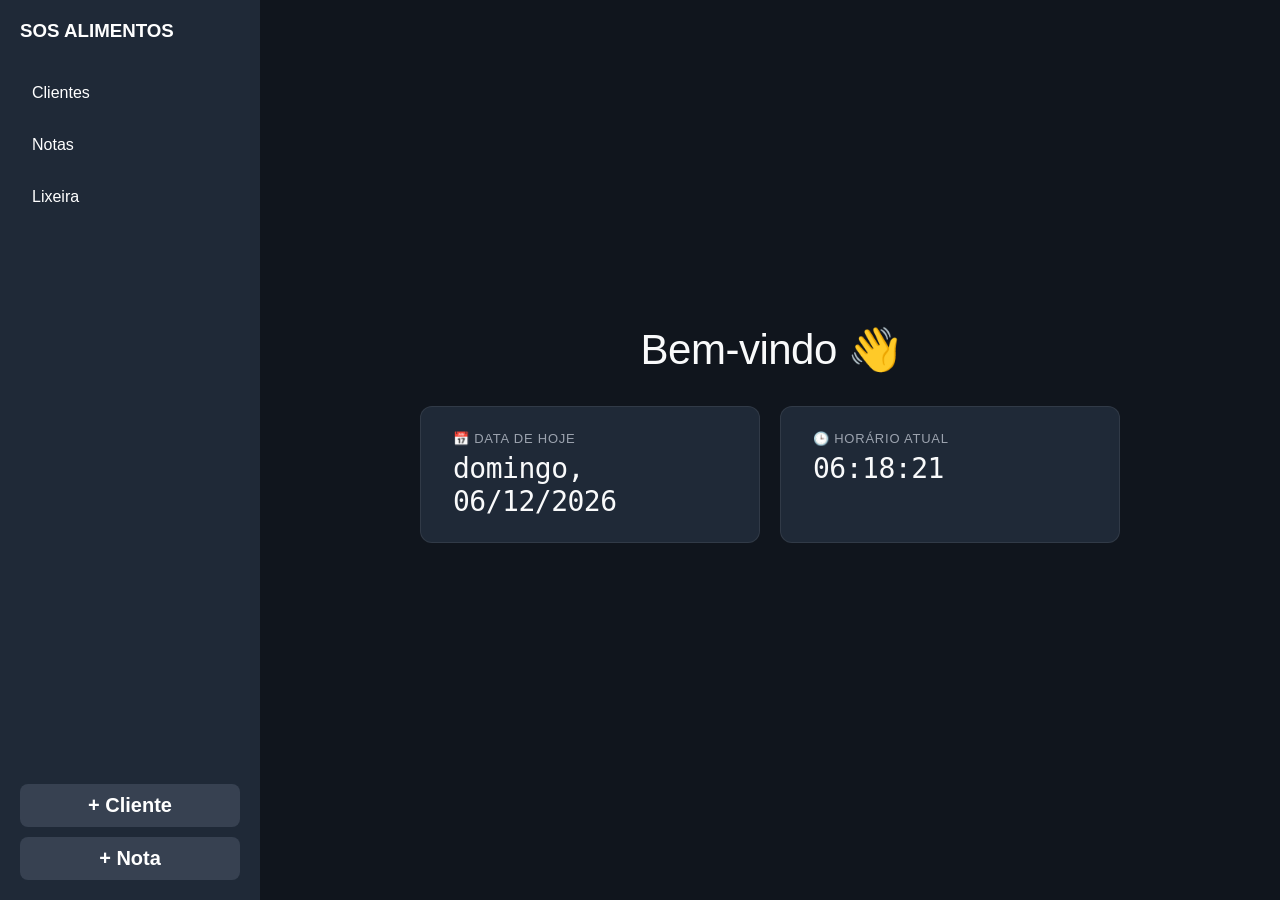
==== index.html @ c402c7ea "testando upload cliente" ====
<!DOCTYPE html>
<html lang="pt-BR">

<head>
    <meta charset="UTF-8">
    <meta name="viewport" content="width=device-width, initial-scale=1.0">
    <title>SOS Alimentos - NOTAS FISCAIS</title>
    <link rel="stylesheet" href="style.css">

</head>

<body>
    <aside class="sidebar left">
        <nav class="navbar">
            <h1>SOS ALIMENTOS</h1>

            <ul class="nav-links">
                <li><a href="#" data-page="clientes">Clientes</a></li>
                <li><a href="#" data-page="notas">Notas</a></li>
                <li><a href="#" data-page="lixeira">Lixeira</a></li>
            </ul>

            <div class="sidebar-actions">
                <button id="btnAbrirModalCliente">+ Cliente</button>
                <button id="btnNovaNota">+ Nota</button>
            </div>
        </nav>
    </aside>

    <main>

        <div id="modal-container" class="modal-overlay" style="display: none">
            <div class="modal-card">
                <button id="btn-fechar-modal" class="close-button">&times;</button>
                <h2>Registrar Novo Cliente <span>SOS</span></h2>
                <form id="formNovoCliente">
                    <div class="grid">
                        <label>Nome do cliente*<input type="text" name="cliente" id="cliente"
                                placeholder="Digite o nome do novo cliente" autocomplete="off">
                        </label>
                    </div>
                    <div class="grid">
                        <label>E-mail<input type="email" name="email"
                                placeholder="Insira o e-mail do cliente (opcional)" />
                        </label>
                    </div>
                    <div class="grid">
                        <label>CNPJ<input type="number" name="cnpj" id="cnpj"
                                placeholder="Digite o CNPJ do cliete (apenas números)" />
                        </label>
                    </div>
                    <div class="grid grid-three-fourths">
                        <label><span>Endereço*<input id="adress" name="adress"
                                    placeholder="Insira o endereço do cliente (obrigatório)" required></span></label>
                        <label>Complemento<input id="complemento" name="complemento" type="text"></label>
                    </div>


                </form>
                <button id="btnSubmitCliente" name="btnSubmitCliente">ENVIAR</button>
            </div>
        </div>

        <section id="inicial">
            <div class="inicial-menu" id="inicial-menu">
                <h1>Bem-vindo 👋</h1>
                <div class="info-boxes">
                    <div class="info-box">
                        <span>📅 Data de hoje</span>
                        <strong id="dataAtual">--</strong>
                    </div>
                    <div class="info-box">
                        <span>🕒 Horário atual</span>
                        <strong id="horaAtual">--:--:--</strong>
                    </div>
                </div>
            </div>
            <div id="inicialConteudo"></div>
        </section>

        <section id="clientes" hidden>
            <div id="clientesConteudo"></div>
        </section>

        <section id="notas" hidden>
            <button></button>
        </section>

        <section id="lixeira" hidden>
            <button></button>
        </section>
    </main>



    <script src="script.js"></script>
</body>

</html>
---- style.css ----
* {
    margin: 0;
    padding: 0;
    box-sizing: border-box;
}

body {
    display: flex;
    min-height: 100vh;
    font-family: Arial, Helvetica, sans-serif;
}

main {
    margin-left: 260px;
    flex: 1;
    overflow-y: auto;
    background: #10151d;
}

/* ───── single page ───── */
section {
    display: none;
}

section:not([hidden]) {
    display: block;
}

#inicial:not([hidden]) {
    display: flex;
}

/* ───── sidebar ───── */
.navbar {
    width: 260px;
    min-height: 100vh;
    background: #1f2937;
    color: white;
    padding: 20px;
    display: flex;
    flex-direction: column;
    position: fixed;
    top: 0;
    left: 0;
}

.navbar h1 {
    margin-bottom: 30px;
    font-family: 'Gill Sans', 'Gill Sans MT', Calibri, 'Trebuchet MS', sans-serif;
}

.nav-links {
    list-style: none;
    display: flex;
    flex-direction: column;
    gap: 10px;
}

.nav-links a {
    display: block;
    text-decoration: none;
    color: white;
    padding: 12px;
    border-radius: 8px;
    transition: 0.25s;
}

.nav-links a:hover {
    background: #374151;
}

.nav-links a.active {
    background: #374151;
    border-left: 4px solid #5984ac;
    padding-left: 8px;
}

.sidebar-actions {
    margin-top: auto;
    display: flex;
    flex-direction: column;
    gap: 10px;
}

.sidebar-actions button {
    padding: 10px;
    border: none;
    border-radius: 8px;
    cursor: pointer;
    font-size: 20px;
    font-weight: bolder;
    background: #374151;
    color: white;
    transition: 0.2s;
}

.sidebar-actions button:hover {
    background: #4b5563;
}

/* ───── section inicial ───── */
#inicial {
    min-height: 100vh;
    width: 100%;
    background: #10151d;
    flex-direction: column;
    align-items: center;
    justify-content: center;
    padding: 3rem 2rem;
}

.inicial-menu {
    display: flex;
    flex-direction: column;
    align-items: center;
    gap: 2rem;
    width: 100%;
}

.inicial-menu h1 {
    font-size: 42px;
    font-weight: 500;
    color: #f9fafb;
    text-align: center;
    letter-spacing: -0.5px;
}

.info-boxes {
    display: flex;
    gap: 1.25rem;
    flex-wrap: wrap;
    justify-content: center;
    width: 100%;
}

.info-box {
    display: flex;
    flex-direction: column;
    gap: 0.4rem;
    background: #1f2937;
    border: 0.5px solid rgba(255, 255, 255, 0.08);
    border-radius: 12px;
    padding: 1.5rem 2rem;
    min-width: 240px;
    flex: 1;
    max-width: 340px;
}

.info-box span {
    font-size: 13px;
    color: #9ca3af;
    text-transform: uppercase;
    letter-spacing: 0.06em;
}

.info-box strong {
    font-size: 28px;
    font-weight: 500;
    color: #f9fafb;
    font-family: monospace;
    letter-spacing: -0.5px;
}

#inicialConteudo {
    width: 100%;
    margin-top: 2rem;
}

/* ───── section clientes ───── */
.clientes-menu {
    display: flex;
    gap: 1rem;
    padding: 2rem;
}

.clientes-menu button {
    padding: 12px 24px;
    border: none;
    border-radius: 8px;
    cursor: pointer;
    font-size: 14px;
    font-weight: bold;
    background: #374151;
    color: white;
    transition: 0.2s;
}

.clientes-menu button:hover {
    background: #4b5563;
}

#clientesConteudo {
    display: grid;
    grid-template-columns: repeat(auto-fill, minmax(260px, 1fr));
    gap: 15px;
    padding: 20px;
}

.cliente-card {
    background: #1f2937;
    border-radius: 12px;
    padding: 15px;
    box-shadow: 0 2px 10px rgba(0, 0, 0, 0.3);
    transition: 0.2s;
}

.cliente-card:hover {
    transform: translateY(-3px);
    box-shadow: 0 4px 15px rgba(0, 0, 0, 0.4);
}

.cliente-topo {
    display: flex;
    justify-content: space-between;
    align-items: center;
    margin-bottom: 8px;
}

.cliente-topo h3 {
    font-size: 16px;
    color: #f9fafb;
    margin: 0;
}

.cliente-id {
    font-size: 12px;
    background: #374151;
    color: #9ca3af;
    padding: 3px 8px;
    border-radius: 6px;
}

.cliente-rua,
.cliente-bairro {
    font-size: 13px;
    color: #9ca3af;
    margin-bottom: 5px;
    margin-top: 5px;
}

.cliente-bairro {
    margin-bottom: 12px;
}

.cliente-acoes {
    display: flex;
    gap: 8px;
}

.cliente-acoes button {
    flex: 1;
    padding: 6px;
    border: none;
    border-radius: 8px;
    cursor: pointer;
    font-size: 12px;
    transition: 0.2s;
}

.btn-ver {
    background: #3b82f6;
    color: white;
}

.btn-ver:hover {
    background: #2563eb;
}

.btn-editar {
    background: #10b981;
    color: white;
}

.btn-editar:hover {
    background: #059669;
}

.clientes-toolbar {
    grid-column: 1 / -1;
    display: flex;
    gap: 10px;
    padding: 10px 20px;
}

.clientes-toolbar select {
    padding: 8px 10px;
    border-radius: 8px;
    border: none;
    background: #374151;
    color: white;
    cursor: pointer;
}

#carregarClientes {
    padding: 8px 14px;
    border: none;
    border-radius: 8px;
    background: #374151;
    color: white;
    cursor: pointer;
    transition: .2s;
}

#carregarClientes:hover {
    background: #4b5563;
}

/* MODAL CADASTRO */
/* Overlay */
#modal-container {
    display: none;
    position: fixed;

    top: 0;
    left: 260px;
    /* largura da navbar */
    right: 0;
    bottom: 0;

    background: rgba(0, 0, 0, .45);
    backdrop-filter: blur(3px);

    justify-content: center;
    align-items: center;

    z-index: 999;
}

/* Caixa do modal */
.modal-card {
    width: min(430px, 90%);

    height: auto;
    max-height: 90vh;

    background: #1f2937;
    border-radius: 14px;

    padding: 28px;

    box-shadow: 0 20px 50px rgba(0, 0, 0, .45);

    overflow-y: auto;

    position: relative;
}

/* Título */
.modal-card h2 {
    color: #fff;
    margin-bottom: 25px;
    font-size: 26px;
}

.modal-card h2 span {
    color: #60a5fa;
}

/* Grid */
.grid {
    display: grid;
    gap: 16px;
    margin-bottom: 18px;
}

.grid-two {
    grid-template-columns: repeat(2, 1fr);
}

.grid-three-fourths {
    grid-template-columns: 3fr 1fr;
}

/* Labels */
.modal-card label,
.modal-card legend {
    color: #d1d5db;
    font-size: 14px;
    font-weight: 600;
}

/* Campos */
.modal-card input,
.modal-card textarea,
.modal-card select {
    width: 100%;

    margin-top: 6px;

    padding: 11px 12px;

    border: 1px solid #374151;
    border-radius: 8px;

    background: #111827;
    color: white;

    outline: none;

    transition: .2s;
}

.modal-card input:focus,
.modal-card textarea:focus,
.modal-card select:focus {
    border-color: #3b82f6;
}

/* Textarea */
.modal-card textarea {
    min-height: 120px;
    resize: vertical;
}

/* Radio */
.radio-group {
    border: 1px solid #374151;
    border-radius: 8px;
    padding: 12px;

    display: flex;
    gap: 20px;
}

.radio-group label {
    display: flex;
    align-items: center;
    gap: 6px;
}

/* Rodapé */
.footer {
    margin-top: 25px;

    display: flex;
    justify-content: space-between;
    align-items: center;
}

.hint {
    color: #9ca3af;
    font-size: 13px;
}

/* Botão */
.button {
    background: #2563eb;
    color: white;

    border: none;
    border-radius: 8px;

    padding: 12px 22px;

    cursor: pointer;

    font-weight: bold;

    transition: .2s;
}

.button:hover {
    background: #1d4ed8;
}

/* Fechar */
.close-button {
    position: absolute;

    top: 16px;
    right: 16px;

    width: 36px;
    height: 36px;

    border: none;
    border-radius: 50%;

    background: transparent;
    color: #9ca3af;

    font-size: 28px;
    cursor: pointer;

    transition: .2s;
}

.close-button:hover {
    background: #374151;
    color: white;
}

@media (max-width: 768px) {

    #modal-container {
        left: 0;
    }

    .grid-two {
        grid-template-columns: 1fr;
    }

    .footer {
        flex-direction: column;
        gap: 15px;
        align-items: stretch;
    }

    .button {
        width: 100%;
    }
}
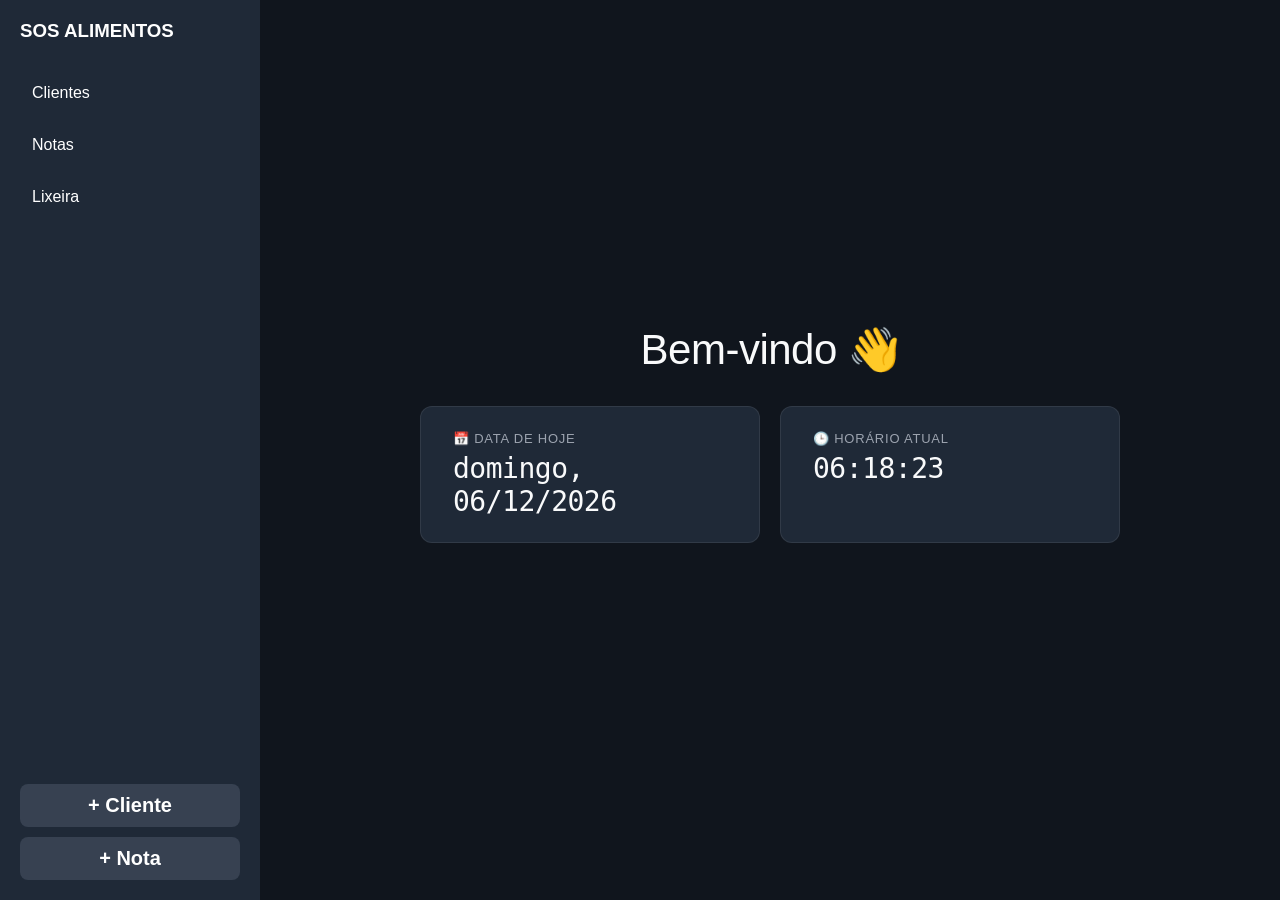
==== commit 76bd13ec: "agora vai 2" ====
--- a/index.html
+++ b/index.html
@@ -55,9 +55,8 @@
                         <label>Complemento<input id="complemento" name="complemento" type="text"></label>
                     </div>
 
-
+                    <button id="btnSubmitCliente" name="btnSubmitCliente" type="submit">ENVIAR</button>
                 </form>
-                <button id="btnSubmitCliente" name="btnSubmitCliente">ENVIAR</button>
             </div>
         </div>
 
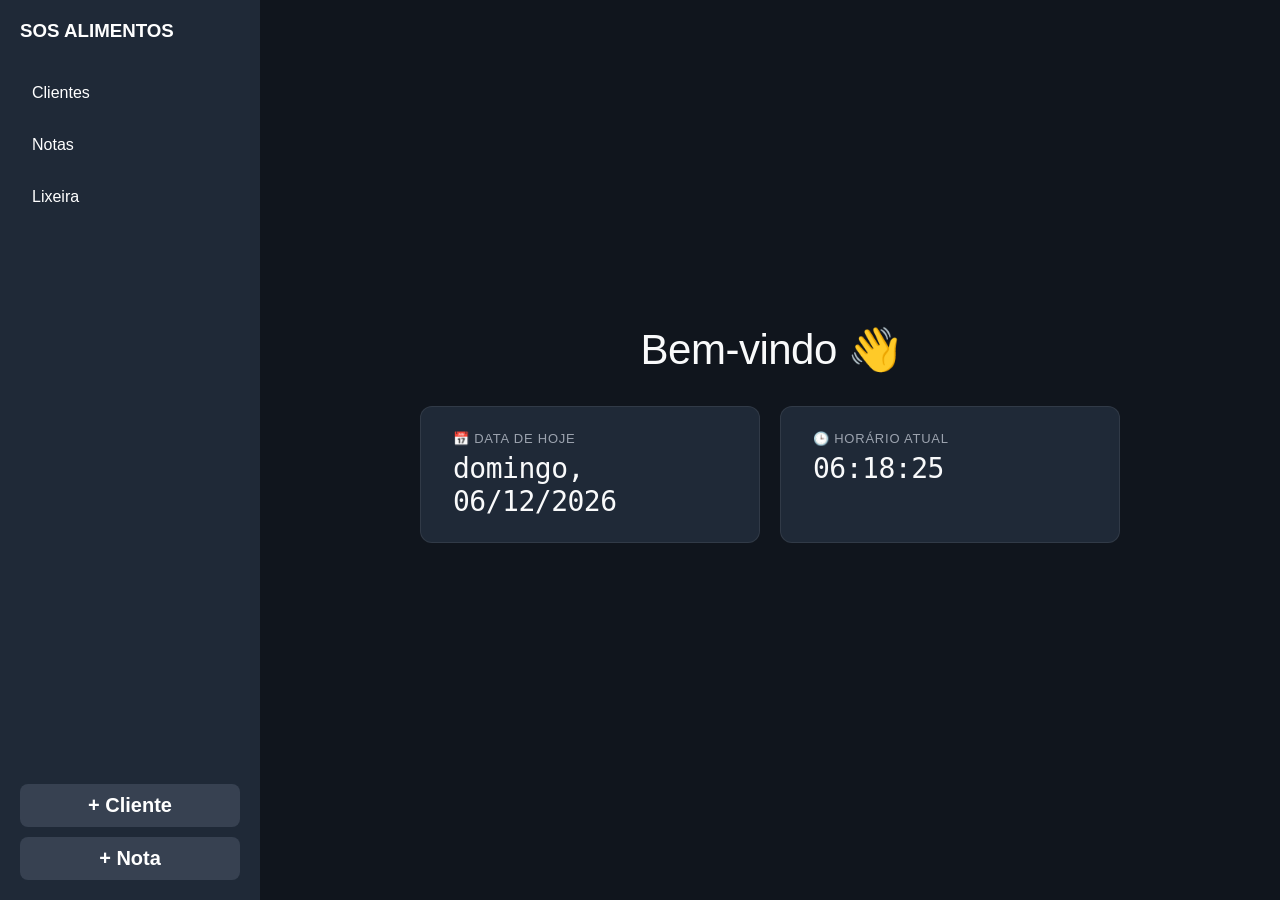
==== commit bf916b3b: "me ajuda" ====
--- a/index.html
+++ b/index.html
@@ -50,7 +50,7 @@
                         </label>
                     </div>
                     <div class="grid grid-three-fourths">
-                        <label><span>Endereço*<input id="adress" name="adress"
+                        <label><span>Endereço*<input id="adress" name="adress" type="text"
                                     placeholder="Insira o endereço do cliente (obrigatório)" required></span></label>
                         <label>Complemento<input id="complemento" name="complemento" type="text"></label>
                     </div>
@@ -95,4 +95,4 @@
     <script src="script.js"></script>
 </body>
 
-</html>+</html>
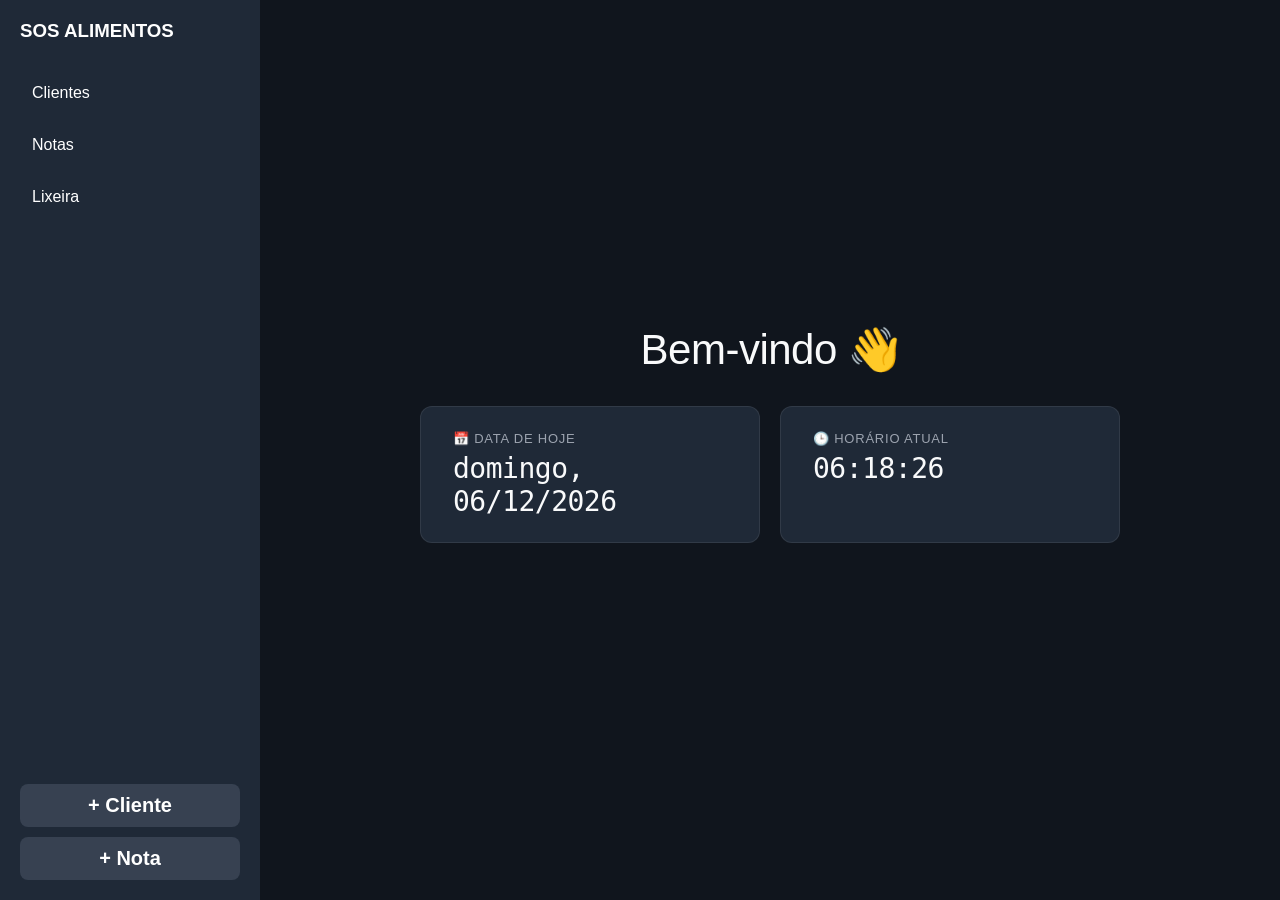
==== commit 1d30b94b: "obrigado deus" ====
--- a/index.html
+++ b/index.html
@@ -95,4 +95,4 @@
     <script src="script.js"></script>
 </body>
 
-</html>
+</html>
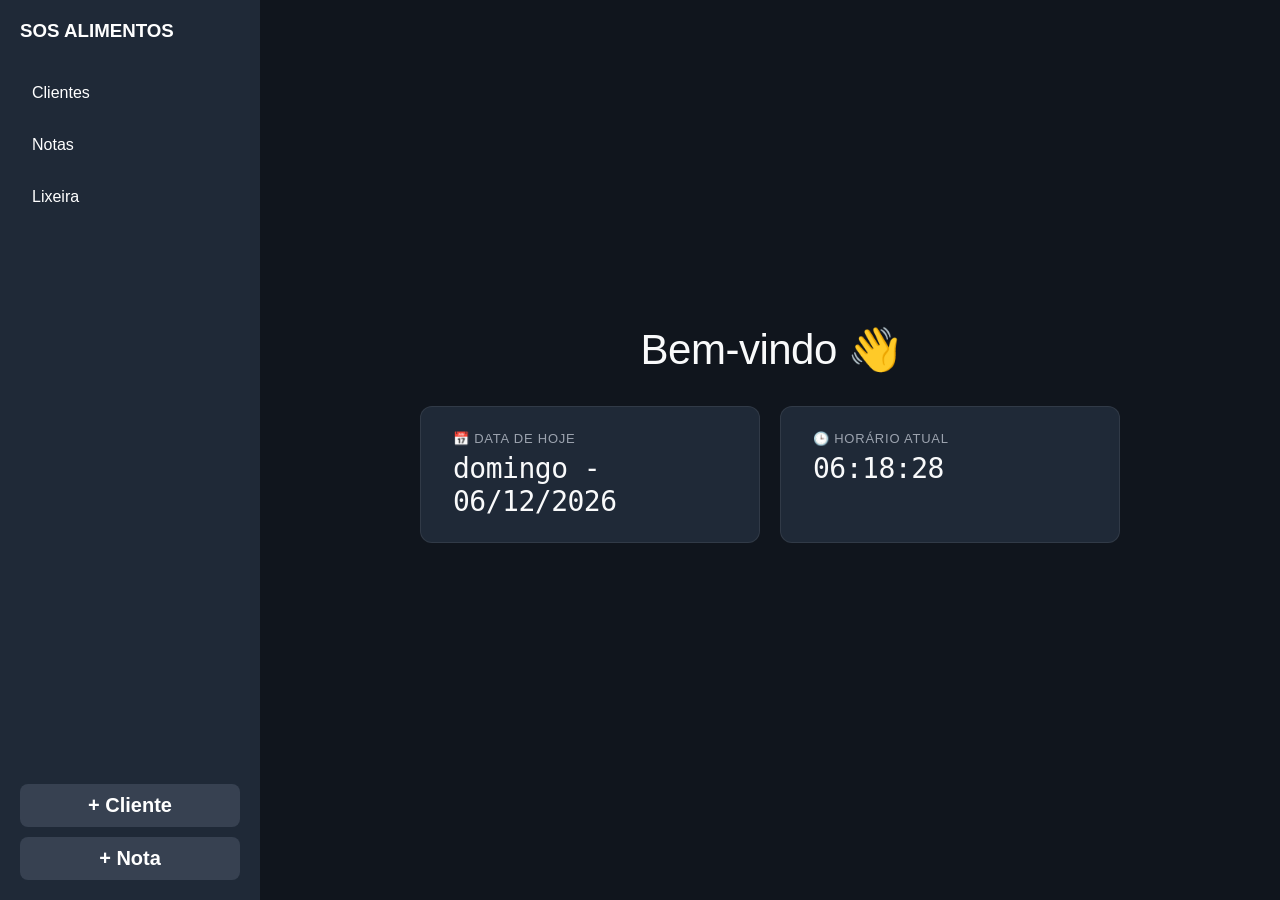
==== commit 366fb5f0: "atualizacao da aba clientes e cadastro de clientes. falta corrigir o email obrigatorio" ====
--- a/index.html
+++ b/index.html
@@ -6,7 +6,6 @@
     <meta name="viewport" content="width=device-width, initial-scale=1.0">
     <title>SOS Alimentos - NOTAS FISCAIS</title>
     <link rel="stylesheet" href="style.css">
-
 </head>
 
 <body>
@@ -45,8 +44,7 @@
                         </label>
                     </div>
                     <div class="grid">
-                        <label>CNPJ<input type="number" name="cnpj" id="cnpj"
-                                placeholder="Digite o CNPJ do cliete (apenas números)" />
+                        <label>CNPJ<input type="text" name="cnpj" id="cnpj" placeholder="Digite o CNPJ do cliente" />
                         </label>
                     </div>
                     <div class="grid grid-three-fourths">
@@ -55,8 +53,67 @@
                         <label>Complemento<input id="complemento" name="complemento" type="text"></label>
                     </div>
 
-                    <button id="btnSubmitCliente" name="btnSubmitCliente" type="submit">ENVIAR</button>
+                    <button id="btnSubmitCliente" name="btnSubmitCliente" type="submit" class="button">ENVIAR</button>
                 </form>
+            </div>
+        </div>
+
+        <div id="modal-containerNota" class="modal-overlay" style="display: none">
+            <div class="modal-card-nota">
+
+                <button id="btn-fechar-modal-nota" class="close-button">
+                    &times;
+                </button>
+
+                <h2>Registrar <span>Nota Fiscal</span></h2>
+
+                <form id="formNota">
+
+                    <input type="hidden" id="idCliente" name="idCliente">
+
+                    <div class="grid">
+                        <label for="clienteNota">Cliente*</label>
+                        <div class="autocomplete">
+                            <input type="text" id="clienteNota" name="cliente" autocomplete="off"
+                                placeholder="Digite o nome do cliente">
+                            <div id="listaClientes" class="autocomplete-list">
+                            </div>
+                        </div>
+                    </div>
+
+                    <div class="grid grid-two">
+                        <div>
+                            <label for="email">E-mail</label>
+                            <input type="email" id="email" name="email" placeholder="Preenchido automaticamente">
+                        </div>
+                        <div>
+                            <label for="numeroNota">Nº da Nota</label>
+                            <input type="number" id="numeroNota" name="numeroNota" readonly>
+                        </div>
+                    </div>
+
+                    <div class="grid grid-two">
+                        <div>
+                            <label for="dataEmissao">Data de Emissão</label>
+                            <input type="date" id="dataEmissao" name="dataEmissao" readonly>
+                        </div>
+                        <div>
+                            <label for="valor">Valor*</label>
+                            <input type="number" id="valor" name="valor" step="0.01" placeholder="0,00" required>
+                        </div>
+                    </div>
+
+                    <div class="grid">
+                        <label for="img">Foto da Nota Fiscal</label>
+                        <input type="file" id="img" name="img" accept="image/*" capture="environment">
+                    </div>
+
+
+
+                    <button id="btnSubmitNota" type="submit" class="button">Registrar Nota </button>
+
+                </form>
+
             </div>
         </div>
 
@@ -82,7 +139,8 @@
         </section>
 
         <section id="notas" hidden>
-            <button></button>
+            <div id="notasToolbar"></div>
+            <div id="notasConteudo"></div>
         </section>
 
         <section id="lixeira" hidden>
--- a/style.css
+++ b/style.css
@@ -19,15 +19,15 @@
 
 /* ───── single page ───── */
 section {
-    display: none;
+    display: none !important;
 }
 
 section:not([hidden]) {
-    display: block;
+    display: block !important;
 }
 
 #inicial:not([hidden]) {
-    display: flex;
+    display: flex !important;
 }
 
 /* ───── sidebar ───── */
@@ -306,61 +306,77 @@
 }
 
 /* MODAL CADASTRO */
-/* Overlay */
+#modal-containerNota,
 #modal-container {
     display: none;
     position: fixed;
-
     top: 0;
     left: 260px;
-    /* largura da navbar */
     right: 0;
     bottom: 0;
-
-    background: rgba(0, 0, 0, .45);
-    backdrop-filter: blur(3px);
-
+    background: rgba(0, 0, 0, 0.6);
+    backdrop-filter: blur(5px);
     justify-content: center;
     align-items: center;
-
     z-index: 999;
-}
-
-/* Caixa do modal */
+    animation: fadeIn 0.3s ease;
+}
+
+@keyframes fadeIn {
+    from {
+        background: rgba(0, 0, 0, 0);
+        backdrop-filter: blur(0px);
+    }
+
+    to {
+        background: rgba(0, 0, 0, 0.6);
+        backdrop-filter: blur(5px);
+    }
+}
+
 .modal-card {
-    width: min(430px, 90%);
-
+    width: min(500px, 95%);
     height: auto;
     max-height: 90vh;
-
-    background: #1f2937;
-    border-radius: 14px;
-
-    padding: 28px;
-
-    box-shadow: 0 20px 50px rgba(0, 0, 0, .45);
-
+    background: linear-gradient(135deg, #1f2937 0%, #111827 100%);
+    border-radius: 16px;
+    padding: 32px;
+    box-shadow: 0 25px 60px rgba(0, 0, 0, 0.6), 0 0 1px rgba(59, 130, 246, 0.3);
+    border: 1px solid rgba(59, 130, 246, 0.1);
     overflow-y: auto;
-
     position: relative;
-}
-
-/* Título */
+    animation: slideUp 0.4s cubic-bezier(0.16, 1, 0.3, 1);
+}
+
+@keyframes slideUp {
+    from {
+        opacity: 0;
+        transform: translateY(20px);
+    }
+
+    to {
+        opacity: 1;
+        transform: translateY(0);
+    }
+}
+
 .modal-card h2 {
     color: #fff;
-    margin-bottom: 25px;
-    font-size: 26px;
+    margin-bottom: 30px;
+    font-size: 28px;
+    font-weight: 700;
+    letter-spacing: -0.5px;
 }
 
 .modal-card h2 span {
     color: #60a5fa;
-}
-
-/* Grid */
+    font-weight: 800;
+}
+
 .grid {
     display: grid;
-    gap: 16px;
-    margin-bottom: 18px;
+    gap: 18px;
+    margin-bottom: 20px;
 }
 
 .grid-two {
@@ -371,53 +387,61 @@
     grid-template-columns: 3fr 1fr;
 }
 
-/* Labels */
 .modal-card label,
 .modal-card legend {
     color: #d1d5db;
-    font-size: 14px;
+    font-size: 13px;
     font-weight: 600;
-}
-
-/* Campos */
+    text-transform: uppercase;
+    letter-spacing: 0.5px;
+}
+
 .modal-card input,
 .modal-card textarea,
 .modal-card select {
     width: 100%;
-
-    margin-top: 6px;
-
-    padding: 11px 12px;
-
-    border: 1px solid #374151;
-    border-radius: 8px;
-
+    margin-top: 8px;
+    padding: 12px 14px;
+    border: 1.5px solid #374151;
+    border-radius: 10px;
+    background: #0f172a;
+    color: #e5e7eb;
+    font-size: 14px;
+    outline: none;
+    transition: all 0.25s cubic-bezier(0.4, 0, 0.2, 1);
+}
+
+.modal-card input::placeholder,
+.modal-card textarea::placeholder,
+.modal-card select::placeholder {
+    color: #6b7280;
+}
+
+.modal-card input:hover,
+.modal-card textarea:hover,
+.modal-card select:hover {
+    border-color: #4b5563;
     background: #111827;
-    color: white;
-
-    outline: none;
-
-    transition: .2s;
 }
 
 .modal-card input:focus,
 .modal-card textarea:focus,
 .modal-card select:focus {
     border-color: #3b82f6;
-}
-
-/* Textarea */
+    background: #0f172a;
+    box-shadow: 0 0 0 3px rgba(59, 130, 246, 0.1), inset 0 0 0 1px rgba(59, 130, 246, 0.2);
+}
+
 .modal-card textarea {
     min-height: 120px;
     resize: vertical;
-}
-
-/* Radio */
+    font-family: 'Segoe UI', Tahoma, Geneva, Verdana, sans-serif;
+}
+
 .radio-group {
     border: 1px solid #374151;
     border-radius: 8px;
     padding: 12px;
-
     display: flex;
     gap: 20px;
 }
@@ -428,10 +452,8 @@
     gap: 6px;
 }
 
-/* Rodapé */
 .footer {
     margin-top: 25px;
-
     display: flex;
     justify-content: space-between;
     align-items: center;
@@ -442,62 +464,454 @@
     font-size: 13px;
 }
 
-/* Botão */
 .button {
-    background: #2563eb;
-    color: white;
-
+    background: linear-gradient(135deg, #3b82f6 0%, #2563eb 100%);
+    color: white;
     border: none;
-    border-radius: 8px;
-
-    padding: 12px 22px;
-
-    cursor: pointer;
-
-    font-weight: bold;
-
-    transition: .2s;
+    border-radius: 10px;
+    padding: 13px 28px;
+    cursor: pointer;
+    font-weight: 700;
+    font-size: 14px;
+    letter-spacing: 0.3px;
+    transition: all 0.3s cubic-bezier(0.4, 0, 0.2, 1);
+    box-shadow: 0 4px 15px rgba(59, 130, 246, 0.3);
+    width: 100%;
+    margin-top: 24px;
 }
 
 .button:hover {
-    background: #1d4ed8;
-}
-
-/* Fechar */
+    background: linear-gradient(135deg, #2563eb 0%, #1d4ed8 100%);
+    box-shadow: 0 6px 20px rgba(59, 130, 246, 0.4);
+    transform: translateY(-2px);
+}
+
 .close-button {
     position: absolute;
-
-    top: 16px;
-    right: 16px;
-
-    width: 36px;
-    height: 36px;
-
+    top: 18px;
+    right: 18px;
+    width: 40px;
+    height: 40px;
     border: none;
     border-radius: 50%;
-
-    background: transparent;
+    background: rgba(55, 65, 81, 0.5);
+    color: #d1d5db;
+    font-size: 28px;
+    cursor: pointer;
+    transition: all 0.25s ease;
+    display: flex;
+    align-items: center;
+    justify-content: center;
+}
+
+.close-button:hover {
+    background: rgba(79, 90, 102, 0.8);
+    color: white;
+    transform: rotate(90deg);
+}
+
+.modal-card-nota {
+    width: min(95vw, 100%);
+    height: auto;
+    max-height: 90vh;
+    background: linear-gradient(135deg, #1f2937 0%, #111827 100%);
+    border-radius: 16px;
+    padding: 24px;
+    box-shadow: 0 25px 60px rgba(0, 0, 0, 0.6), 0 0 1px rgba(59, 130, 246, 0.3);
+    overflow-y: auto;
+    position: relative;
+    border: 1px solid rgba(59, 130, 246, 0.1);
+    animation: slideUp 0.4s cubic-bezier(0.16, 1, 0.3, 1);
+}
+
+.modal-card-nota h2 {
+    color: #f9fafb;
+    font-size: 24px;
+    margin-bottom: 28px;
+    letter-spacing: -0.5px;
+    font-weight: 700;
+}
+
+.modal-card-nota label,
+.modal-card-nota legend {
+    color: #e5e7eb;
+    font-size: 15px;
+    font-weight: 700;
+    text-transform: uppercase;
+    letter-spacing: 0.5px;
+    display: block;
+    margin-bottom: 8px;
+}
+
+.modal-card-nota input,
+.modal-card-nota textarea,
+.modal-card-nota select {
+    width: 100%;
+    margin-bottom: 18px;
+    padding: 14px 16px;
+    border: 1.5px solid #374151;
+    border-radius: 10px;
+    background: #0f172a;
+    color: #e5e7eb;
+    font-size: 16px;
+    outline: none;
+    transition: all 0.25s cubic-bezier(0.4, 0, 0.2, 1);
+    font-family: inherit;
+}
+
+.modal-card-nota input[type="file"] {
+    padding: 12px;
+    cursor: pointer;
+    background: linear-gradient(135deg, #1e3a8a 0%, #172554 100%);
+    border: 2px dashed #3b82f6;
+    color: #60a5fa;
+}
+
+.modal-card-nota input[type="file"]::file-selector-button {
+    background: linear-gradient(135deg, #3b82f6 0%, #2563eb 100%);
+    color: white;
+    border: none;
+    padding: 10px 20px;
+    border-radius: 8px;
+    cursor: pointer;
+    font-weight: 700;
+    font-size: 14px;
+    transition: all 0.2s ease;
+    margin-right: 12px;
+}
+
+.modal-card-nota .button {
+    width: 100%;
+    background: linear-gradient(135deg, #3b82f6 0%, #2563eb 100%);
+    color: white;
+    border: none;
+    border-radius: 10px;
+    padding: 16px 28px;
+    cursor: pointer;
+    font-weight: 700;
+    font-size: 16px;
+    letter-spacing: 0.3px;
+    transition: all 0.3s cubic-bezier(0.4, 0, 0.2, 1);
+    box-shadow: 0 4px 15px rgba(59, 130, 246, 0.3);
+    margin-top: 8px;
+    margin-bottom: 12px;
+}
+
+.autocomplete {
+    position: relative;
+    width: 100%;
+}
+
+.autocomplete-list {
+    position: absolute;
+    top: calc(100% - 1.5px);
+    left: 0;
+    right: 0;
+    background: #0f172a;
+    border: 1.5px solid #374151;
+    border-radius: 0 0 10px 10px;
+    max-height: 250px;
+    overflow-y: auto;
+    z-index: 100;
+    display: none;
+}
+
+.autocomplete-list.active {
+    display: block;
+}
+
+.autocomplete-item {
+    padding: 12px 16px;
+    cursor: pointer;
+    color: #e5e7eb;
+    font-size: 14px;
+    transition: all 0.2s ease;
+    border-bottom: 1px solid #1f2937;
+}
+
+.autocomplete-item:hover {
+    background: #1e3a8a;
+    color: #60a5fa;
+    padding-left: 20px;
+}
+
+/* ───── SEÇÃO ALFABÉTICA DE NOTAS (CORRIGIDO FORA DA MEDIA QUERY) ───── */
+#notas {
+    padding: 20px;
+    width: 100%;
+}
+
+.notas-alfabetico-container {
+    display: flex;
+    flex-direction: column;
+    gap: 20px;
+    width: 100%;
+    margin-top: 15px;
+}
+
+.secao-letra-bloco {
+    background: #1f2937;
+    border-radius: 12px;
+    padding: 20px;
+    border-left: 4px solid #3b82f6;
+    margin-bottom: 10px;
+    box-shadow: 0 4px 6px rgba(0, 0, 0, 0.2);
+}
+
+.letra-divisor-titulo {
+    color: #60a5fa;
+    font-size: 24px;
+    margin-bottom: 15px;
+    font-weight: bold;
+    border-bottom: 1px solid #374151;
+    padding-bottom: 5px;
+}
+
+.cliente-nota-gatilho {
+    display: flex;
+    justify-content: space-between;
+    align-items: center;
+    background: #111827;
+    padding: 14px 20px;
+    border-radius: 8px;
+    margin-bottom: 8px;
+    cursor: pointer;
+    transition: all 0.2s ease;
+    border: 1px solid rgba(255, 255, 255, 0.05);
+}
+
+.cliente-nota-gatilho:hover {
+    background: #1f2937;
+    transform: translateX(3px);
+    border-color: #3b82f6;
+}
+
+.cliente-nota-gatilho.aberto {
+    background: #1e3a8a;
+    border-color: #60a5fa;
+}
+
+.indicador-info {
+    display: flex;
+    flex-direction: column;
+    gap: 4px;
+}
+
+.indicador-info strong {
+    color: #f9fafb;
+    font-size: 16px;
+}
+
+.indicador-info span {
     color: #9ca3af;
-
-    font-size: 28px;
-    cursor: pointer;
-
-    transition: .2s;
-}
-
-.close-button:hover {
-    background: #374151;
-    color: white;
-}
-
+    font-size: 12px;
+}
+
+.seta-status {
+    color: #60a5fa;
+    font-size: 14px;
+}
+
+.sub-container-notas-listagem {
+    display: none;
+    grid-template-columns: repeat(auto-fill, minmax(260px, 1fr));
+    /* Mesma largura dos clientes */
+    gap: 15px;
+    padding: 20px;
+    margin-top: 5px;
+    margin-bottom: 20px;
+    background: #0f172a;
+    border-radius: 8px;
+    border: 1px solid #1f2937;
+}
+
+.nota-fiscal-card {
+    background: #1f2937;
+    border-radius: 8px;
+    padding: 15px;
+    border: 1px solid #374151;
+    box-shadow: 0 4px 6px rgba(0, 0, 0, 0.3);
+}
+
+.nota-card-header {
+    display: flex;
+    justify-content: space-between;
+    align-items: center;
+    border-bottom: 1px solid #374151;
+    padding-bottom: 8px;
+    margin-bottom: 10px;
+}
+
+.nota-card-header h4 {
+    color: #e5e7eb;
+    font-size: 15px;
+    margin: 0;
+}
+
+.nota-tag-valor {
+    background: #10b981;
+    color: white;
+    font-size: 12px;
+    padding: 3px 8px;
+    border-radius: 6px;
+    font-weight: bold;
+}
+
+.nota-card-body p {
+    color: #9ca3af;
+    font-size: 13px;
+    margin-bottom: 6px;
+    line-height: 1.4;
+}
+
+.nota-fiscal-card-ajuste {
+    box-shadow: 0 4px 6px rgba(0, 0, 0, 0.3);
+}
+
+.nota-card-body strong {
+    color: #d1d5db;
+}
+
+.loading-txt,
+.sem-notas-txt,
+.erro-txt {
+    grid-column: 1 / -1;
+    color: #9ca3af;
+    font-size: 14px;
+    font-style: italic;
+    padding: 15px;
+    text-align: center;
+}
+
+.erro-txt {
+    color: #ef4444;
+}
+
+/* ───── SELEÇÃO E JUNÇÃO DE NOTAS ───── */
+.toolbar-unir {
+    grid-column: 1 / -1;
+    display: flex;
+    justify-content: space-between;
+    align-items: center;
+    gap: 12px;
+    padding: 12px 14px;
+    background: #111827;
+    border: 1px solid #374151;
+    border-radius: 8px;
+    margin-bottom: 10px;
+}
+
+.toolbar-unir-label {
+    color: #e5e7eb;
+    font-weight: 600;
+    font-size: 14px;
+}
+
+.toolbar-unir-acoes {
+    display: flex;
+    gap: 8px;
+    flex-wrap: wrap;
+}
+
+.btn-unir-notas,
+.btn-limpar-selecao {
+    border: none;
+    border-radius: 6px;
+    padding: 8px 12px;
+    cursor: pointer;
+    font-weight: 600;
+    transition: all 0.2s ease;
+}
+
+.btn-unir-notas {
+    background: #3b82f6;
+    color: white;
+}
+
+.btn-limpar-selecao {
+    background: #e5e7eb;
+    color: #111827;
+}
+
+.btn-unir-notas:hover:not(:disabled),
+.btn-limpar-selecao:hover:not(:disabled) {
+    transform: translateY(-1px);
+}
+
+.btn-unir-notas:disabled,
+.btn-limpar-selecao:disabled {
+    opacity: 0.6;
+    cursor: not-allowed;
+}
+
+.nota-fiscal-card-ajuste {
+    cursor: pointer;
+    user-select: none;
+}
+
+.nota-fiscal-card-ajuste.selecionada {
+    border: 3px solid #3b82f6 !important;
+    background-color: #dbeafe !important;
+    transform: translateY(-2px);
+}
+
+.nota-fiscal-card-ajuste.selecionada .cliente-topo h3 {
+    color: #1d4ed8 !important;
+}
+
+.nota-pilha {
+    border: 2px solid #3b82f6 !important;
+    background: #eff6ff !important;
+}
+
+.nota-pilha-lista {
+    display: flex;
+    flex-direction: column;
+    gap: 8px;
+    margin-top: 10px;
+}
+
+.nota-pilha-item {
+    background: #dbeafe;
+    color: #1e3a8a;
+    padding: 8px 10px;
+    border-radius: 6px;
+    font-size: 13px;
+    font-weight: 600;
+}
+
+/* ───── MEDIA QUERIES ───── */
 @media (max-width: 768px) {
 
+    #modal-containerNota,
     #modal-container {
         left: 0;
     }
 
-    .grid-two {
+    .modal-card,
+    .modal-card-nota {
+        width: 95vw;
+        padding: 20px;
+        max-height: 85vh;
+    }
+
+    .modal-card h2,
+    .modal-card-nota h2 {
+        font-size: 22px;
+        margin-bottom: 24px;
+    }
+
+    .grid-two,
+    .grid-three-fourths {
         grid-template-columns: 1fr;
+    }
+
+    .button,
+    .modal-card .button,
+    .modal-card-nota .button {
+        width: 100%;
+        padding: 15px 24px;
+        font-size: 16px;
     }
 
     .footer {
@@ -506,7 +920,346 @@
         align-items: stretch;
     }
 
-    .button {
-        width: 100%;
+    /* ───── ESTILO BRANCO EMPILHADO PARA NOTAS ───── */
+    .nota-fiscal-card-ajuste {
+        background: #ffffff !important;
+        border-radius: 8px;
+        padding: 15px;
+        border: 1px solid #d1d5db !important;
+        position: relative;
+        /* Necessário para ancorar as folhas de trás */
+        z-index: 1;
+        /* Mantém o card principal na frente */
+        transition: all 0.3s ease !important;
+        /* Sombrinha suave para o papel principal */
+        box-shadow: 0 2px 5px rgba(0, 0, 0, 0.1) !important;
+    }
+
+    /* Criando as folhas empilhadas atrás */
+    .nota-fiscal-card-ajuste::before,
+    .nota-fiscal-card-ajuste::after {
+        content: "";
+        position: absolute;
+        top: 0;
+        left: 0;
+        right: 0;
+        bottom: 0;
+        background: #f9fafb;
+        /* Branco levemente acinzentado para dar profundidade */
+        border: 1px solid #e5e7eb;
+        border-radius: 8px;
+        z-index: -1;
+        /* Joga para trás do card */
+        transition: all 0.3s ease;
+    }
+
+    /* Primeira folha de baixo (rotacionada para a esquerda) */
+    .nota-fiscal-card-ajuste::before {
+        transform: rotate(-2deg) scale(0.98);
+        box-shadow: 0 2px 4px rgba(0, 0, 0, 0.05);
+    }
+
+    /* Segunda folha de baixo (rotacionada para a direita) */
+    .nota-fiscal-card-ajuste::after {
+        transform: rotate(2deg) scale(0.98);
+    }
+
+    /* Efeito ao passar o mouse: a pilha "levanta" e se espalha um pouco */
+    .nota-fiscal-card-ajuste:hover {
+        transform: translateY(-5px) !important;
+        box-shadow: 0 8px 15px rgba(0, 0, 0, 0.15) !important;
+    }
+
+    .nota-fiscal-card-ajuste:hover::before {
+        transform: rotate(-4deg) scale(0.98) translate(-2px, 2px);
+    }
+
+    .nota-fiscal-card-ajuste:hover::after {
+        transform: rotate(4deg) scale(0.98) translate(2px, 2px);
+    }
+
+    /* Cores do texto dentro do card branco (para dar leitura) */
+    .nota-fiscal-card-ajuste h3 {
+        color: #111827 !important;
+        /* Título quase preto */
+    }
+
+    .nota-fiscal-card-ajuste p,
+    .nota-fiscal-card-ajuste .cliente-rua,
+    .nota-fiscal-card-ajuste .cliente-bairro {
+        color: #4b5563 !important;
+        /* Cinza escuro para os textos normais */
+    }
+
+    .nota-fiscal-card-ajuste strong {
+        color: #1f2937 !important;
+        /* Negrito mais escuro */
+    }
+
+    /* ───── ESTILO BRANCO EMPILHADO PARA NOTAS ───── */
+    .nota-fiscal-card-ajuste {
+        background: #ffffff !important;
+        border-radius: 8px;
+        padding: 15px;
+        border: 1px solid #d1d5db !important;
+        position: relative;
+        /* Necessário para ancorar as folhas de trás */
+        z-index: 1;
+        /* Mantém o card principal na frente */
+        transition: all 0.3s ease !important;
+        /* Sombrinha suave para o papel principal */
+        box-shadow: 0 2px 5px rgba(0, 0, 0, 0.1) !important;
+    }
+
+    /* Criando as folhas empilhadas atrás */
+    .nota-fiscal-card-ajuste::before,
+    .nota-fiscal-card-ajuste::after {
+        content: "";
+        position: absolute;
+        top: 0;
+        left: 0;
+        right: 0;
+        bottom: 0;
+        background: #f9fafb;
+        /* Branco levemente acinzentado para dar profundidade */
+        border: 1px solid #e5e7eb;
+        border-radius: 8px;
+        z-index: -1;
+        /* Joga para trás do card */
+        transition: all 0.3s ease;
+    }
+
+    /* Primeira folha de baixo (rotacionada para a esquerda) */
+    .nota-fiscal-card-ajuste::before {
+        transform: rotate(-2deg) scale(0.98);
+        box-shadow: 0 2px 4px rgba(0, 0, 0, 0.05);
+    }
+
+    /* Segunda folha de baixo (rotacionada para a direita) */
+    .nota-fiscal-card-ajuste::after {
+        transform: rotate(2deg) scale(0.98);
+    }
+
+    /* Efeito ao passar o mouse: a pilha "levanta" e se espalha um pouco */
+    .nota-fiscal-card-ajuste:hover {
+        transform: translateY(-5px) !important;
+        box-shadow: 0 8px 15px rgba(0, 0, 0, 0.15) !important;
+    }
+
+    .nota-fiscal-card-ajuste:hover::before {
+        transform: rotate(-4deg) scale(0.98) translate(-2px, 2px);
+    }
+
+    .nota-fiscal-card-ajuste:hover::after {
+        transform: rotate(4deg) scale(0.98) translate(2px, 2px);
+    }
+
+    /* Cores do texto dentro do card branco (para dar leitura) */
+    .nota-fiscal-card-ajuste h3 {
+        color: #111827 !important;
+        /* Título quase preto */
+    }
+
+    .nota-fiscal-card-ajuste p,
+    .nota-fiscal-card-ajuste .cliente-rua,
+    .nota-fiscal-card-ajuste .cliente-bairro {
+        color: #4b5563 !important;
+        /* Cinza escuro para os textos normais */
+    }
+
+    .nota-fiscal-card-ajuste strong {
+        color: #1f2937 !important;
+        /* Negrito mais escuro */
+    }
+
+    /* ───── CARDZINHO BRANCO SIMPLES PARA NOTAS ───── */
+    .nota-fiscal-card-ajuste {
+        background: #ffffff !important;
+        border: 1px solid #e5e7eb !important;
+        border-radius: 8px;
+        padding: 16px;
+        box-shadow: 0 2px 4px rgba(0, 0, 0, 0.05) !important;
+        transition: transform 0.2s ease !important;
+    }
+
+    .nota-fiscal-card-ajuste:hover {
+        transform: translateY(-2px) !important;
+        box-shadow: 0 4px 8px rgba(0, 0, 0, 0.1) !important;
+        border-color: #d1d5db !important;
+    }
+
+    /* Cores do texto ajustadas para o fundo branco */
+    .nota-fiscal-card-ajuste .cliente-topo h3 {
+        color: #111827 !important;
+        /* Título quase preto */
+        font-size: 16px;
+    }
+
+    .nota-fiscal-card-ajuste p,
+    .nota-fiscal-card-ajuste .cliente-rua,
+    .nota-fiscal-card-ajuste .cliente-bairro {
+        color: #4b5563 !important;
+        /* Textos em cinza escuro */
+    }
+
+    .nota-fiscal-card-ajuste strong {
+        color: #1f2937 !important;
+        /* Negritos mais evidentes */
+    }
+
+    /* ───── EFEITOS DO DRAG AND DROP (CUSTOMIZADO E SÓLIDO) ───── */
+    .nota-fiscal-card-ajuste {
+        cursor: grab !important;
+        user-select: none;
+    }
+
+    .nota-fiscal-card-ajuste:active {
+        cursor: grabbing !important;
+    }
+
+    /* O espaço vazio (fantasma) que fica aguardando a nota cair */
+    .nota-fiscal-card-ajuste.placeholder {
+        opacity: 0.4 !important;
+        background: #111827 !important;
+        border: 2px dashed #4b5563 !important;
+        pointer-events: none !important;
+    }
+
+    /* O clone 100% SÓLIDO colado no cursor */
+    .arrastando-clone {
+        position: fixed !important;
+        z-index: 999999 !important;
+        pointer-events: none !important;
+        background: #1f2937 !important;
+        border: 2px solid #3b82f6 !important;
+        border-radius: 12px !important;
+        box-shadow: 0 25px 50px rgba(0, 0, 0, 0.5) !important;
+
+        /* AS CORREÇÕES ESSENCIAIS PARA NÃO TRAVAR: */
+        margin: 0 !important;
+        right: auto !important;
+        bottom: auto !important;
+        transition: none !important;
+        /* Remove o lag da animação */
+    }
+
+    /* Container da pilha: precisa ser relativo para ancorar os cards */
+    .sub-container-notas-listagem {
+        display: block !important;
+        /* Sai do grid */
+        position: relative;
+        padding: 20px;
+        min-height: 200px;
+        /* Garante espaço para a pilha crescer */
+    }
+
+    /* Card na Pilha */
+    .nota-fiscal-card-ajuste {
+        position: absolute !important;
+        /* Faz o empilhamento real */
+        width: 260px;
+        transition: transform 0.3s ease, z-index 0.3s;
+        cursor: grab !important;
+    }
+
+    /* A MÁGICA DO EMPILHAMENTO (Cada nota deslocada 15px da anterior) */
+    .nota-fiscal-card-ajuste:nth-child(1) {
+        top: 10px;
+        left: 10px;
+        z-index: 1;
+    }
+
+    .nota-fiscal-card-ajuste:nth-child(2) {
+        top: 30px;
+        left: 30px;
+        z-index: 2;
+    }
+
+    .nota-fiscal-card-ajuste:nth-child(3) {
+        top: 50px;
+        left: 50px;
+        z-index: 3;
+    }
+
+    .nota-fiscal-card-ajuste:nth-child(4) {
+        top: 70px;
+        left: 70px;
+        z-index: 4;
+    }
+
+    .nota-fiscal-card-ajuste:nth-child(n+5) {
+        top: 90px;
+        left: 90px;
+        z-index: 5;
+    }
+
+    /* Quando passar o mouse, a nota sobe para o topo */
+    .nota-fiscal-card-ajuste:hover {
+        z-index: 999 !important;
+        transform: scale(1.02);
+    }
+
+    .drop-zone {
+        margin-top: 30px;
+        padding: 20px;
+        border: 3px dashed #10b981;
+        /* Borda verde pontilhada */
+        border-radius: 12px;
+        background: #064e3b33;
+        min-height: 150px;
+    }
+
+    .drop-zone h3 {
+        color: #10b981;
+        margin-bottom: 10px;
+    }
+
+    /* Quando um card se torna uma pilha */
+    .nota-fiscal-card-ajuste.pilha-ativa {
+        border: 2px solid #60a5fa !important;
+        background: #f3f4f6 !important;
+        /* Adiciona um efeito de sombra que sugere mais camadas */
+        box-shadow: 5px 5px 10px rgba(0, 0, 0, 0.1) !important;
+    }
+
+    /* Quando uma nota é membro de uma pilha, ela fica levemente deslocada */
+    .nota-fiscal-card-ajuste.pilha-membro {
+        position: absolute;
+        top: 10px;
+        left: 10px;
+        z-index: -1;
+        transform: rotate(3deg);
+    }
+
+    /* Quando a nota vira uma pilha */
+    .nota-fiscal-card-ajuste.pilha-de-notas {
+        position: relative;
+        border: 2px solid #3b82f6;
+        padding-bottom: 20px;
+    }
+
+    /* O item que foi "absorvido" pela pilha */
+    .item-da-pilha {
+        margin-top: 10px;
+        background: #e5e7eb;
+        padding: 10px;
+        border-radius: 5px;
+        font-size: 0.85em;
+        border: 1px dashed #6b7280;
+    }
+
+    /* Estado da nota selecionada */
+    .cliente-card.selecionada {
+        border: 3px solid #3b82f6 !important;
+        background-color: #dbeafe !important;
+    }
+
+    /* Container do botão de ação */
+    .toolbar-unir {
+        padding: 10px;
+        background: #1f2937;
+        margin-bottom: 10px;
+        border-radius: 8px;
+        text-align: right;
     }
 }
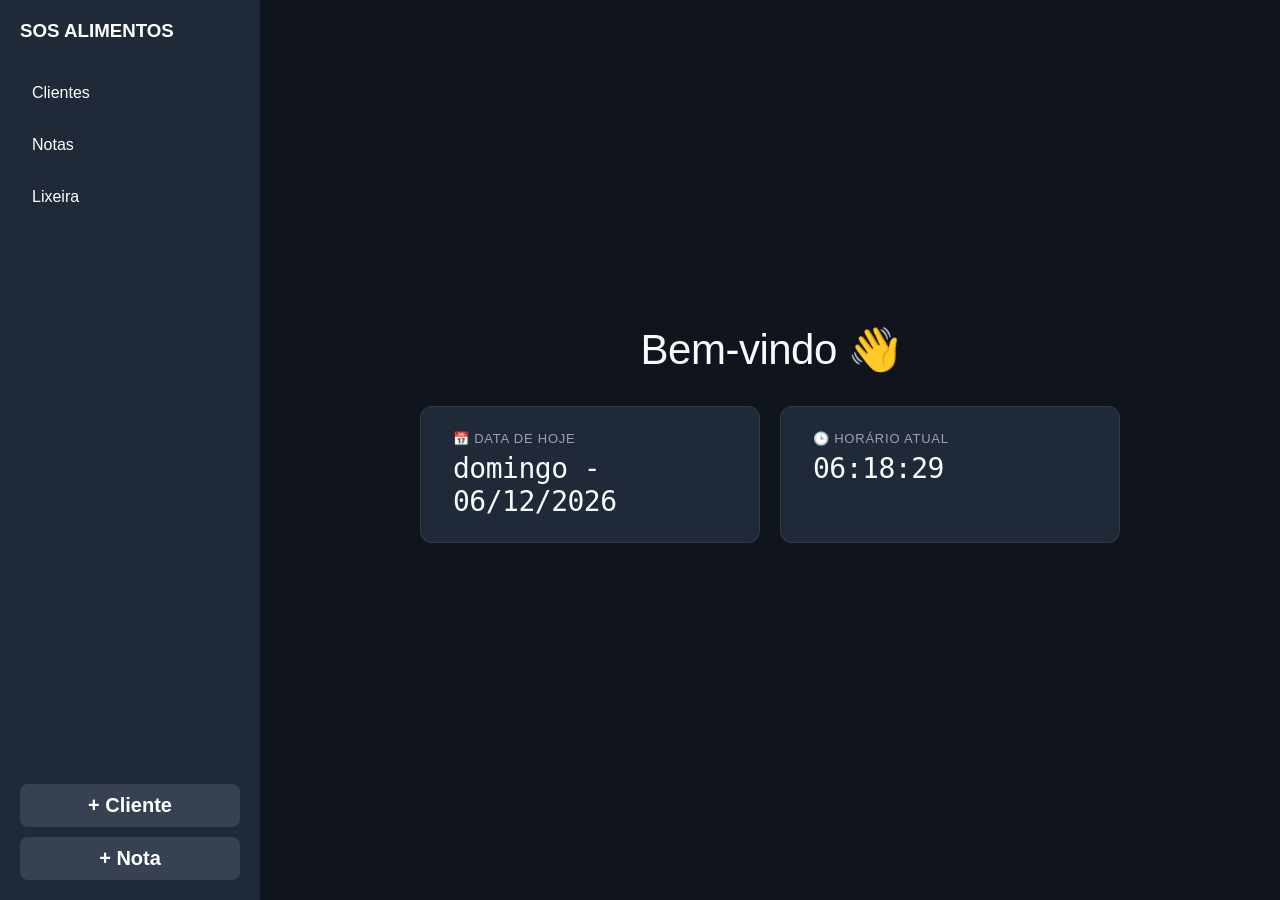
==== commit bbce33e3: "procurando erro cadastro cliente" ====
--- a/index.html
+++ b/index.html
@@ -44,13 +44,18 @@
                         </label>
                     </div>
                     <div class="grid">
-                        <label>CNPJ<input type="text" name="cnpj" id="cnpj" placeholder="Digite o CNPJ do cliente" />
+                        <label>CNPJ<input type="text" name="cnpj" id="cnpj"
+                                placeholder="Digite o CNPJ do cliente (opcional)" />
                         </label>
                     </div>
                     <div class="grid grid-three-fourths">
-                        <label><span>Endereço*<input id="adress" name="adress" type="text"
+                        <label><span>Endereço*<input id="endereco" name="endereco" type="text"
                                     placeholder="Insira o endereço do cliente (obrigatório)" required></span></label>
                         <label>Complemento<input id="complemento" name="complemento" type="text"></label>
+                    </div>
+                    <div class="grid">
+                        <label><span>Bairro* <input id="bairro" name="bairro" type="text"
+                                    placeholder="Insira o bairro do cliente (obrigatório)"></span></label>
                     </div>
 
                     <button id="btnSubmitCliente" name="btnSubmitCliente" type="submit" class="button">ENVIAR</button>
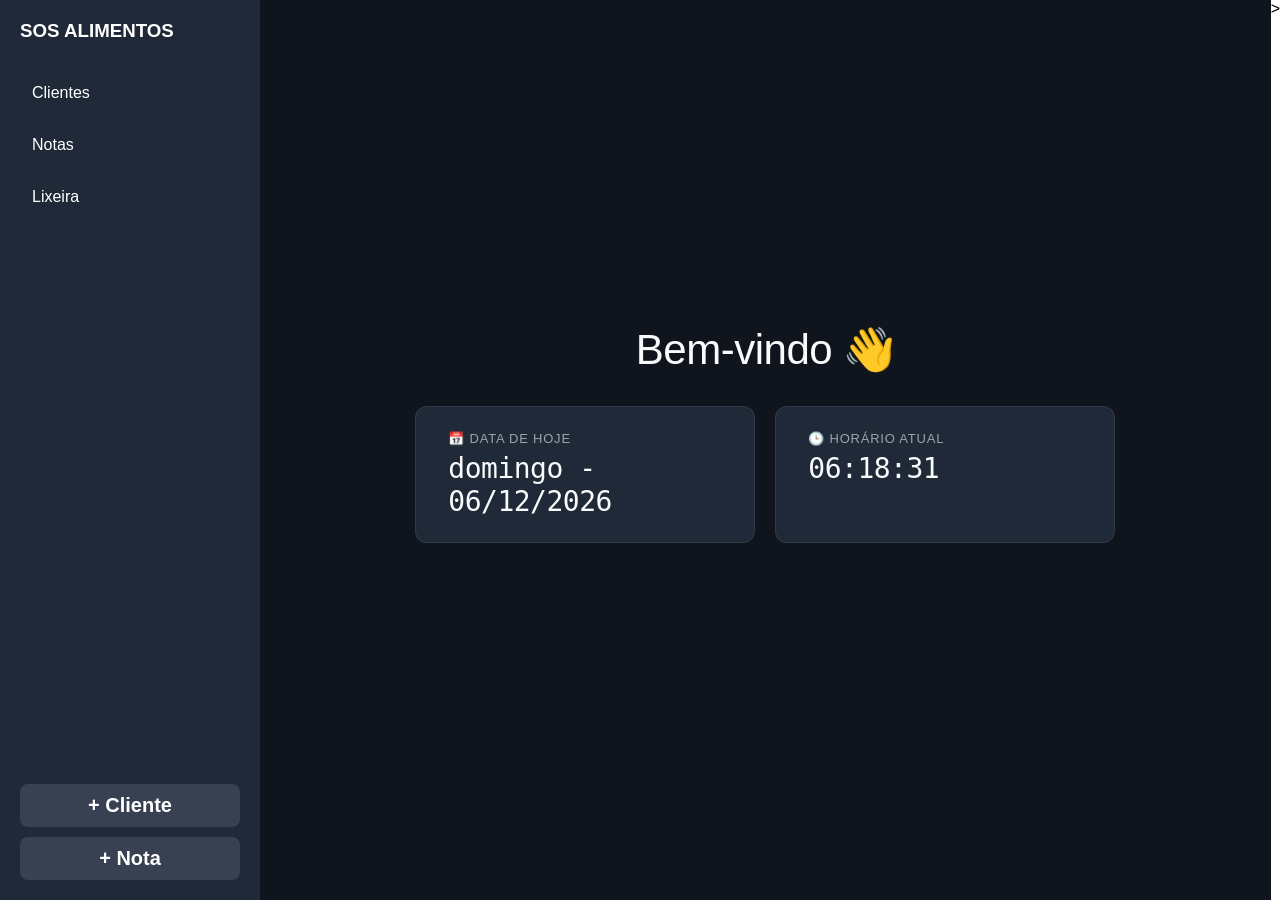
==== commit a63a2b06: "configurando botao de marcar como pago" ====
--- a/index.html
+++ b/index.html
@@ -158,4 +158,4 @@
     <script src="script.js"></script>
 </body>
 
-</html>+</html>>
--- a/style.css
+++ b/style.css
@@ -191,7 +191,7 @@
 
 #clientesConteudo {
     display: grid;
-    grid-template-columns: repeat(auto-fill, minmax(260px, 1fr));
+    grid-template-columns: repeat(auto-fill, minmax(180px, 1fr));
     gap: 15px;
     padding: 20px;
 }
@@ -200,8 +200,8 @@
     background: #1f2937;
     border-radius: 12px;
     padding: 15px;
-    box-shadow: 0 2px 10px rgba(0, 0, 0, 0.3);
-    transition: 0.2s;
+    box-shadow: 0 2px 10px rgba(0, 0, 0, .3);
+    transition: .2s;
 }
 
 .cliente-card:hover {
@@ -226,6 +226,15 @@
     font-size: 12px;
     background: #374151;
     color: #9ca3af;
+    padding: 3px 8px;
+    border-radius: 6px;
+}
+
+#quantidade-notas {
+    max-width: fit-content;
+    font-size: 12px;
+    background: #374151;
+    color: #c0c1c4;
     padding: 3px 8px;
     border-radius: 6px;
 }
@@ -667,22 +676,35 @@
     padding-bottom: 5px;
 }
 
+.grid-clientes-nota {
+    display: grid;
+    grid-template-columns: repeat(auto-fit, minmax(320px, 1fr));
+    gap: 18px;
+    width: 100%;
+}
+
+.cliente-nota-wrapper {
+    display: flex;
+    flex-direction: column;
+    gap: 12px;
+}
+
 .cliente-nota-gatilho {
-    display: flex;
-    justify-content: space-between;
+    display: grid;
+    grid-template-columns: 1fr auto;
     align-items: center;
+    gap: 16px;
     background: #111827;
-    padding: 14px 20px;
-    border-radius: 8px;
-    margin-bottom: 8px;
+    padding: 18px 22px;
+    border-radius: 12px;
     cursor: pointer;
     transition: all 0.2s ease;
-    border: 1px solid rgba(255, 255, 255, 0.05);
+    border: 1px solid rgba(255, 255, 255, 0.08);
 }
 
 .cliente-nota-gatilho:hover {
     background: #1f2937;
-    transform: translateX(3px);
+    transform: translateY(-1px);
     border-color: #3b82f6;
 }
 
@@ -691,10 +713,24 @@
     border-color: #60a5fa;
 }
 
+.cliente-nota-card-content {
+    display: grid;
+    gap: 10px;
+}
+
+.cliente-info-grid {
+    display: grid;
+    grid-template-columns: repeat(2, minmax(0, max-content));
+    gap: 10px 20px;
+    color: #9ca3af;
+    font-size: 13px;
+    line-height: 1.4;
+}
+
 .indicador-info {
     display: flex;
     flex-direction: column;
-    gap: 4px;
+    gap: 5px;
 }
 
 .indicador-info strong {
@@ -713,16 +749,14 @@
 }
 
 .sub-container-notas-listagem {
-    display: none;
-    grid-template-columns: repeat(auto-fill, minmax(260px, 1fr));
-    /* Mesma largura dos clientes */
+    display: grid;
+    grid-template-columns: repeat(auto-fill, minmax(180px, 1fr));
     gap: 15px;
-    padding: 20px;
+    padding: 10px;
     margin-top: 5px;
-    margin-bottom: 20px;
+    margin-bottom: 10px;
     background: #0f172a;
     border-radius: 8px;
-    border: 1px solid #1f2937;
 }
 
 .nota-fiscal-card {
@@ -766,10 +800,262 @@
 
 .nota-fiscal-card-ajuste {
     box-shadow: 0 4px 6px rgba(0, 0, 0, 0.3);
+    padding: 12px;
+    gap: 2px;
+    border-radius: 12px;
+    max-width: 250px;
+}
+
+.nota-fiscal-card-ajuste h3 {
+    font-size: 16px;
+}
+
+.nota-fiscal-card-ajuste p {
+    margin: 2px 0;
+    font-size: 14px;
 }
 
 .nota-card-body strong {
     color: #d1d5db;
+}
+
+#clientesConteudo .cliente-card {
+    max-height: 220px;
+    max-width: 200px;
+}
+
+.nota-image {
+    width: 160px;
+    margin: 12px auto 0;
+    border-radius: 8px;
+    overflow: hidden;
+    display: flex;
+    justify-content: center;
+    align-items: center;
+    background: #0f172a;
+    padding: 10px;
+}
+
+.nota-image img {
+    width: 160px;
+    max-width: 160px;
+    max-height: 160px;
+    object-fit: contain;
+    display: block;
+}
+
+@media (max-width: 900px) {
+    body {
+        flex-direction: column;
+    }
+
+    .navbar {
+        position: static;
+        width: 100%;
+        min-height: auto;
+    }
+
+    main {
+        margin-left: 0;
+    }
+
+    #modal-containerNota,
+    #modal-container {
+        left: 0;
+    }
+
+    #inicial {
+        padding: 2rem 1rem;
+        min-height: auto;
+    }
+
+    .info-boxes {
+        flex-direction: column;
+        align-items: stretch;
+    }
+
+    .info-box {
+        max-width: none;
+        min-width: 0;
+    }
+
+    #clientesConteudo,
+    .sub-container-notas-listagem {
+        grid-template-columns: repeat(auto-fill, minmax(160px, 1fr));
+    }
+
+    .clientes-toolbar {
+        flex-wrap: wrap;
+    }
+
+    .grid-two,
+    .grid-three-fourths {
+        grid-template-columns: 1fr;
+    }
+
+    .grid-clientes-nota {
+        grid-template-columns: 1fr;
+    }
+
+    .cliente-info-grid {
+        grid-template-columns: 1fr;
+    }
+
+    .cliente-nota-gatilho {
+        grid-template-columns: 1fr;
+    }
+
+    .modal-card,
+    .modal-card-nota {
+        width: min(96vw, 100%);
+        padding: 20px;
+    }
+}
+
+@media (max-width: 768px) {
+    #notas {
+        padding: 16px;
+    }
+
+    .notas-alfabetico-container {
+        gap: 16px;
+    }
+
+    .secao-letra-bloco {
+        padding: 16px;
+        margin-bottom: 8px;
+    }
+
+    .grid-clientes-nota {
+        grid-template-columns: 1fr;
+    }
+
+    .sub-container-notas-listagem {
+        grid-template-columns: 1fr;
+        gap: 12px;
+        padding: 12px;
+    }
+
+    .cliente-nota-gatilho {
+        padding: 14px 16px;
+    }
+
+    .cliente-nota-card-content {
+        font-size: 14px;
+    }
+
+    .letra-divisor-titulo {
+        font-size: 20px;
+        margin-bottom: 12px;
+    }
+}
+
+
+@media (max-width: 600px) {
+    .navbar {
+        padding: 16px;
+    }
+
+    .nav-links a,
+    .sidebar-actions button {
+        font-size: 16px;
+    }
+
+    #clientesConteudo,
+    .sub-container-notas-listagem {
+        grid-template-columns: 1fr;
+        padding: 8px;
+    }
+
+    #clientesConteudo,
+    .sub-container-notas-listagem {
+        grid-template-columns: repeat(auto-fill, minmax(160px, 1fr));
+    }
+
+    #notas,
+    .secao-letra-bloco {
+        padding: 12px;
+    }
+
+    .clientes-toolbar {
+        padding: 10px 0;
+    }
+
+    /* Responsividade específica para notas em mobile */
+    .notas-alfabetico-container {
+        gap: 12px;
+    }
+
+    .secao-letra-bloco {
+        padding: 12px 8px;
+        margin-bottom: 8px;
+        border-radius: 8px;
+    }
+
+    .letra-divisor-titulo {
+        font-size: 18px;
+        margin-bottom: 10px;
+        padding-bottom: 8px;
+    }
+
+    .grid-clientes-nota {
+        grid-template-columns: 1fr;
+        gap: 12px;
+    }
+
+    .cliente-nota-gatilho {
+        padding: 12px 12px;
+        gap: 8px;
+    }
+
+    .cliente-nota-card-content {
+        gap: 8px;
+    }
+
+    .indicador-info {
+        gap: 4px;
+    }
+
+    .indicador-info strong {
+        font-size: 14px;
+    }
+
+    .indicador-info span {
+        font-size: 11px;
+    }
+
+    .cliente-info-grid {
+        grid-template-columns: 1fr;
+        gap: 6px;
+        font-size: 12px;
+    }
+
+    .seta-status {
+        font-size: 12px;
+    }
+
+    .sub-container-notas-listagem {
+        grid-template-columns: 1fr;
+    }
+
+    .nota-fiscal-card-ajuste {
+        padding: 12px;
+    }
+
+    .nota-fiscal-card-ajuste h3 {
+        font-size: 14px;
+    }
+
+    .nota-fiscal-card-ajuste p {
+        font-size: 12px;
+        margin-bottom: 4px;
+    }
+
+    .nota-tag-valor {
+        font-size: 11px;
+        padding: 2px 6px;
+    }
+
 }
 
 .loading-txt,
@@ -787,98 +1073,6 @@
     color: #ef4444;
 }
 
-/* ───── SELEÇÃO E JUNÇÃO DE NOTAS ───── */
-.toolbar-unir {
-    grid-column: 1 / -1;
-    display: flex;
-    justify-content: space-between;
-    align-items: center;
-    gap: 12px;
-    padding: 12px 14px;
-    background: #111827;
-    border: 1px solid #374151;
-    border-radius: 8px;
-    margin-bottom: 10px;
-}
-
-.toolbar-unir-label {
-    color: #e5e7eb;
-    font-weight: 600;
-    font-size: 14px;
-}
-
-.toolbar-unir-acoes {
-    display: flex;
-    gap: 8px;
-    flex-wrap: wrap;
-}
-
-.btn-unir-notas,
-.btn-limpar-selecao {
-    border: none;
-    border-radius: 6px;
-    padding: 8px 12px;
-    cursor: pointer;
-    font-weight: 600;
-    transition: all 0.2s ease;
-}
-
-.btn-unir-notas {
-    background: #3b82f6;
-    color: white;
-}
-
-.btn-limpar-selecao {
-    background: #e5e7eb;
-    color: #111827;
-}
-
-.btn-unir-notas:hover:not(:disabled),
-.btn-limpar-selecao:hover:not(:disabled) {
-    transform: translateY(-1px);
-}
-
-.btn-unir-notas:disabled,
-.btn-limpar-selecao:disabled {
-    opacity: 0.6;
-    cursor: not-allowed;
-}
-
-.nota-fiscal-card-ajuste {
-    cursor: pointer;
-    user-select: none;
-}
-
-.nota-fiscal-card-ajuste.selecionada {
-    border: 3px solid #3b82f6 !important;
-    background-color: #dbeafe !important;
-    transform: translateY(-2px);
-}
-
-.nota-fiscal-card-ajuste.selecionada .cliente-topo h3 {
-    color: #1d4ed8 !important;
-}
-
-.nota-pilha {
-    border: 2px solid #3b82f6 !important;
-    background: #eff6ff !important;
-}
-
-.nota-pilha-lista {
-    display: flex;
-    flex-direction: column;
-    gap: 8px;
-    margin-top: 10px;
-}
-
-.nota-pilha-item {
-    background: #dbeafe;
-    color: #1e3a8a;
-    padding: 8px 10px;
-    border-radius: 6px;
-    font-size: 13px;
-    font-weight: 600;
-}
 
 /* ───── MEDIA QUERIES ───── */
 @media (max-width: 768px) {
@@ -920,339 +1114,6 @@
         align-items: stretch;
     }
 
-    /* ───── ESTILO BRANCO EMPILHADO PARA NOTAS ───── */
-    .nota-fiscal-card-ajuste {
-        background: #ffffff !important;
-        border-radius: 8px;
-        padding: 15px;
-        border: 1px solid #d1d5db !important;
-        position: relative;
-        /* Necessário para ancorar as folhas de trás */
-        z-index: 1;
-        /* Mantém o card principal na frente */
-        transition: all 0.3s ease !important;
-        /* Sombrinha suave para o papel principal */
-        box-shadow: 0 2px 5px rgba(0, 0, 0, 0.1) !important;
-    }
-
-    /* Criando as folhas empilhadas atrás */
-    .nota-fiscal-card-ajuste::before,
-    .nota-fiscal-card-ajuste::after {
-        content: "";
-        position: absolute;
-        top: 0;
-        left: 0;
-        right: 0;
-        bottom: 0;
-        background: #f9fafb;
-        /* Branco levemente acinzentado para dar profundidade */
-        border: 1px solid #e5e7eb;
-        border-radius: 8px;
-        z-index: -1;
-        /* Joga para trás do card */
-        transition: all 0.3s ease;
-    }
-
-    /* Primeira folha de baixo (rotacionada para a esquerda) */
-    .nota-fiscal-card-ajuste::before {
-        transform: rotate(-2deg) scale(0.98);
-        box-shadow: 0 2px 4px rgba(0, 0, 0, 0.05);
-    }
-
-    /* Segunda folha de baixo (rotacionada para a direita) */
-    .nota-fiscal-card-ajuste::after {
-        transform: rotate(2deg) scale(0.98);
-    }
-
-    /* Efeito ao passar o mouse: a pilha "levanta" e se espalha um pouco */
-    .nota-fiscal-card-ajuste:hover {
-        transform: translateY(-5px) !important;
-        box-shadow: 0 8px 15px rgba(0, 0, 0, 0.15) !important;
-    }
-
-    .nota-fiscal-card-ajuste:hover::before {
-        transform: rotate(-4deg) scale(0.98) translate(-2px, 2px);
-    }
-
-    .nota-fiscal-card-ajuste:hover::after {
-        transform: rotate(4deg) scale(0.98) translate(2px, 2px);
-    }
-
-    /* Cores do texto dentro do card branco (para dar leitura) */
-    .nota-fiscal-card-ajuste h3 {
-        color: #111827 !important;
-        /* Título quase preto */
-    }
-
-    .nota-fiscal-card-ajuste p,
-    .nota-fiscal-card-ajuste .cliente-rua,
-    .nota-fiscal-card-ajuste .cliente-bairro {
-        color: #4b5563 !important;
-        /* Cinza escuro para os textos normais */
-    }
-
-    .nota-fiscal-card-ajuste strong {
-        color: #1f2937 !important;
-        /* Negrito mais escuro */
-    }
-
-    /* ───── ESTILO BRANCO EMPILHADO PARA NOTAS ───── */
-    .nota-fiscal-card-ajuste {
-        background: #ffffff !important;
-        border-radius: 8px;
-        padding: 15px;
-        border: 1px solid #d1d5db !important;
-        position: relative;
-        /* Necessário para ancorar as folhas de trás */
-        z-index: 1;
-        /* Mantém o card principal na frente */
-        transition: all 0.3s ease !important;
-        /* Sombrinha suave para o papel principal */
-        box-shadow: 0 2px 5px rgba(0, 0, 0, 0.1) !important;
-    }
-
-    /* Criando as folhas empilhadas atrás */
-    .nota-fiscal-card-ajuste::before,
-    .nota-fiscal-card-ajuste::after {
-        content: "";
-        position: absolute;
-        top: 0;
-        left: 0;
-        right: 0;
-        bottom: 0;
-        background: #f9fafb;
-        /* Branco levemente acinzentado para dar profundidade */
-        border: 1px solid #e5e7eb;
-        border-radius: 8px;
-        z-index: -1;
-        /* Joga para trás do card */
-        transition: all 0.3s ease;
-    }
-
-    /* Primeira folha de baixo (rotacionada para a esquerda) */
-    .nota-fiscal-card-ajuste::before {
-        transform: rotate(-2deg) scale(0.98);
-        box-shadow: 0 2px 4px rgba(0, 0, 0, 0.05);
-    }
-
-    /* Segunda folha de baixo (rotacionada para a direita) */
-    .nota-fiscal-card-ajuste::after {
-        transform: rotate(2deg) scale(0.98);
-    }
-
-    /* Efeito ao passar o mouse: a pilha "levanta" e se espalha um pouco */
-    .nota-fiscal-card-ajuste:hover {
-        transform: translateY(-5px) !important;
-        box-shadow: 0 8px 15px rgba(0, 0, 0, 0.15) !important;
-    }
-
-    .nota-fiscal-card-ajuste:hover::before {
-        transform: rotate(-4deg) scale(0.98) translate(-2px, 2px);
-    }
-
-    .nota-fiscal-card-ajuste:hover::after {
-        transform: rotate(4deg) scale(0.98) translate(2px, 2px);
-    }
-
-    /* Cores do texto dentro do card branco (para dar leitura) */
-    .nota-fiscal-card-ajuste h3 {
-        color: #111827 !important;
-        /* Título quase preto */
-    }
-
-    .nota-fiscal-card-ajuste p,
-    .nota-fiscal-card-ajuste .cliente-rua,
-    .nota-fiscal-card-ajuste .cliente-bairro {
-        color: #4b5563 !important;
-        /* Cinza escuro para os textos normais */
-    }
-
-    .nota-fiscal-card-ajuste strong {
-        color: #1f2937 !important;
-        /* Negrito mais escuro */
-    }
-
-    /* ───── CARDZINHO BRANCO SIMPLES PARA NOTAS ───── */
-    .nota-fiscal-card-ajuste {
-        background: #ffffff !important;
-        border: 1px solid #e5e7eb !important;
-        border-radius: 8px;
-        padding: 16px;
-        box-shadow: 0 2px 4px rgba(0, 0, 0, 0.05) !important;
-        transition: transform 0.2s ease !important;
-    }
-
-    .nota-fiscal-card-ajuste:hover {
-        transform: translateY(-2px) !important;
-        box-shadow: 0 4px 8px rgba(0, 0, 0, 0.1) !important;
-        border-color: #d1d5db !important;
-    }
-
-    /* Cores do texto ajustadas para o fundo branco */
-    .nota-fiscal-card-ajuste .cliente-topo h3 {
-        color: #111827 !important;
-        /* Título quase preto */
-        font-size: 16px;
-    }
-
-    .nota-fiscal-card-ajuste p,
-    .nota-fiscal-card-ajuste .cliente-rua,
-    .nota-fiscal-card-ajuste .cliente-bairro {
-        color: #4b5563 !important;
-        /* Textos em cinza escuro */
-    }
-
-    .nota-fiscal-card-ajuste strong {
-        color: #1f2937 !important;
-        /* Negritos mais evidentes */
-    }
-
-    /* ───── EFEITOS DO DRAG AND DROP (CUSTOMIZADO E SÓLIDO) ───── */
-    .nota-fiscal-card-ajuste {
-        cursor: grab !important;
-        user-select: none;
-    }
-
-    .nota-fiscal-card-ajuste:active {
-        cursor: grabbing !important;
-    }
-
-    /* O espaço vazio (fantasma) que fica aguardando a nota cair */
-    .nota-fiscal-card-ajuste.placeholder {
-        opacity: 0.4 !important;
-        background: #111827 !important;
-        border: 2px dashed #4b5563 !important;
-        pointer-events: none !important;
-    }
-
-    /* O clone 100% SÓLIDO colado no cursor */
-    .arrastando-clone {
-        position: fixed !important;
-        z-index: 999999 !important;
-        pointer-events: none !important;
-        background: #1f2937 !important;
-        border: 2px solid #3b82f6 !important;
-        border-radius: 12px !important;
-        box-shadow: 0 25px 50px rgba(0, 0, 0, 0.5) !important;
-
-        /* AS CORREÇÕES ESSENCIAIS PARA NÃO TRAVAR: */
-        margin: 0 !important;
-        right: auto !important;
-        bottom: auto !important;
-        transition: none !important;
-        /* Remove o lag da animação */
-    }
-
-    /* Container da pilha: precisa ser relativo para ancorar os cards */
-    .sub-container-notas-listagem {
-        display: block !important;
-        /* Sai do grid */
-        position: relative;
-        padding: 20px;
-        min-height: 200px;
-        /* Garante espaço para a pilha crescer */
-    }
-
-    /* Card na Pilha */
-    .nota-fiscal-card-ajuste {
-        position: absolute !important;
-        /* Faz o empilhamento real */
-        width: 260px;
-        transition: transform 0.3s ease, z-index 0.3s;
-        cursor: grab !important;
-    }
-
-    /* A MÁGICA DO EMPILHAMENTO (Cada nota deslocada 15px da anterior) */
-    .nota-fiscal-card-ajuste:nth-child(1) {
-        top: 10px;
-        left: 10px;
-        z-index: 1;
-    }
-
-    .nota-fiscal-card-ajuste:nth-child(2) {
-        top: 30px;
-        left: 30px;
-        z-index: 2;
-    }
-
-    .nota-fiscal-card-ajuste:nth-child(3) {
-        top: 50px;
-        left: 50px;
-        z-index: 3;
-    }
-
-    .nota-fiscal-card-ajuste:nth-child(4) {
-        top: 70px;
-        left: 70px;
-        z-index: 4;
-    }
-
-    .nota-fiscal-card-ajuste:nth-child(n+5) {
-        top: 90px;
-        left: 90px;
-        z-index: 5;
-    }
-
-    /* Quando passar o mouse, a nota sobe para o topo */
-    .nota-fiscal-card-ajuste:hover {
-        z-index: 999 !important;
-        transform: scale(1.02);
-    }
-
-    .drop-zone {
-        margin-top: 30px;
-        padding: 20px;
-        border: 3px dashed #10b981;
-        /* Borda verde pontilhada */
-        border-radius: 12px;
-        background: #064e3b33;
-        min-height: 150px;
-    }
-
-    .drop-zone h3 {
-        color: #10b981;
-        margin-bottom: 10px;
-    }
-
-    /* Quando um card se torna uma pilha */
-    .nota-fiscal-card-ajuste.pilha-ativa {
-        border: 2px solid #60a5fa !important;
-        background: #f3f4f6 !important;
-        /* Adiciona um efeito de sombra que sugere mais camadas */
-        box-shadow: 5px 5px 10px rgba(0, 0, 0, 0.1) !important;
-    }
-
-    /* Quando uma nota é membro de uma pilha, ela fica levemente deslocada */
-    .nota-fiscal-card-ajuste.pilha-membro {
-        position: absolute;
-        top: 10px;
-        left: 10px;
-        z-index: -1;
-        transform: rotate(3deg);
-    }
-
-    /* Quando a nota vira uma pilha */
-    .nota-fiscal-card-ajuste.pilha-de-notas {
-        position: relative;
-        border: 2px solid #3b82f6;
-        padding-bottom: 20px;
-    }
-
-    /* O item que foi "absorvido" pela pilha */
-    .item-da-pilha {
-        margin-top: 10px;
-        background: #e5e7eb;
-        padding: 10px;
-        border-radius: 5px;
-        font-size: 0.85em;
-        border: 1px dashed #6b7280;
-    }
-
-    /* Estado da nota selecionada */
-    .cliente-card.selecionada {
-        border: 3px solid #3b82f6 !important;
-        background-color: #dbeafe !important;
-    }
 
     /* Container do botão de ação */
     .toolbar-unir {
@@ -1262,4 +1123,29 @@
         border-radius: 8px;
         text-align: right;
     }
+
+
+    /* ───── NOTA IMAGE ENCAIXADA ───── */
+    .nota-image {
+        width: 100%;
+        margin: 8px 0 0 0;
+        border-radius: 6px;
+        overflow: hidden;
+        display: flex;
+        justify-content: center;
+        align-items: center;
+        background-color: rgba(0, 0, 0, 0.05);
+        padding: 5px;
+    }
+
+    .nota-image img {
+        width: 100%;
+        height: auto;
+        max-height: 250px;
+        object-fit: contain;
+        display: block;
+    }
+
+
+
 }
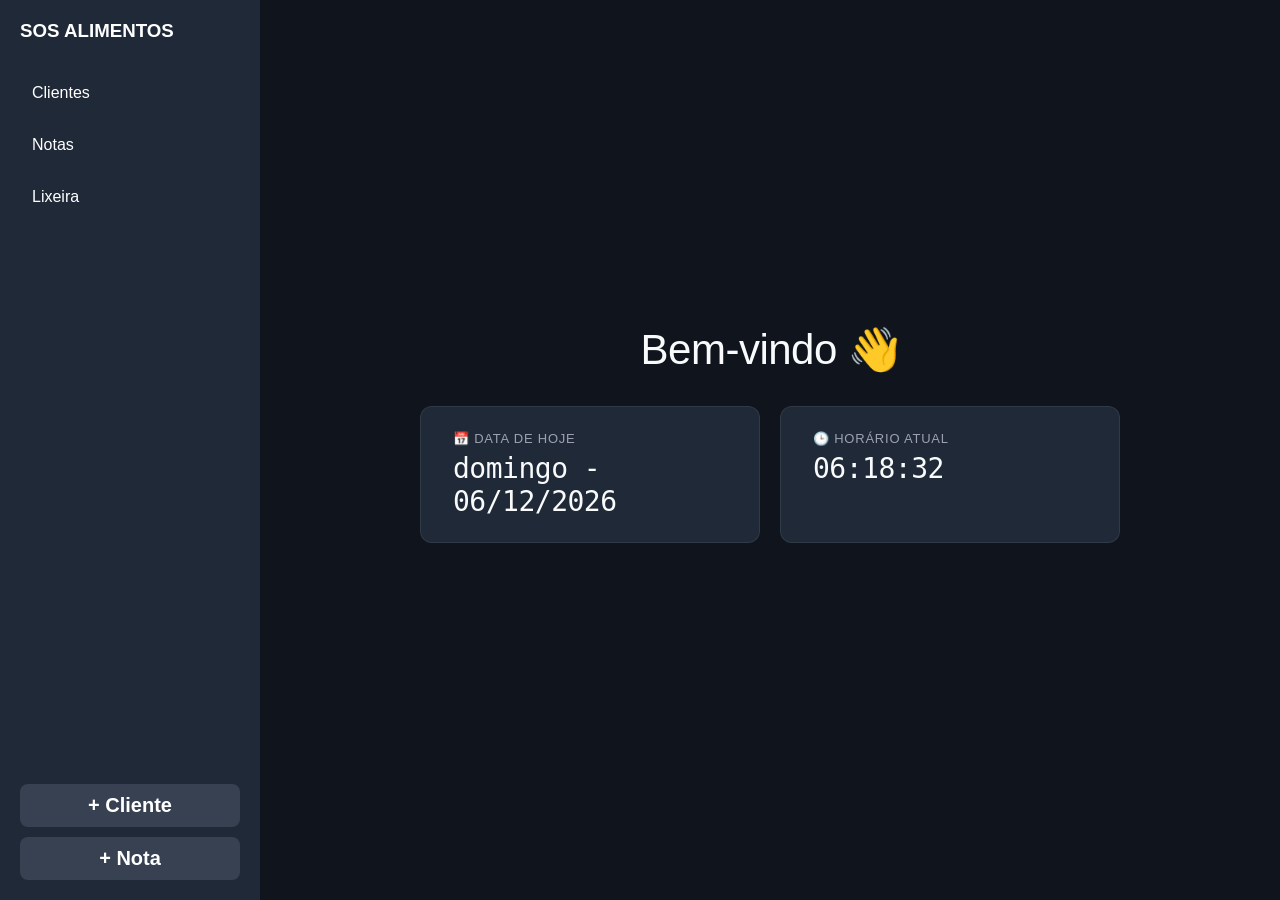
==== commit cb69fd9b: "amanha eu termino o agrupamento. todas as rotas foram criadas" ====
--- a/index.html
+++ b/index.html
@@ -158,4 +158,4 @@
     <script src="script.js"></script>
 </body>
 
-</html>>+</html>
--- a/style.css
+++ b/style.css
@@ -644,7 +644,7 @@
     padding-left: 20px;
 }
 
-/* ───── SEÇÃO ALFABÉTICA DE NOTAS (CORRIGIDO FORA DA MEDIA QUERY) ───── */
+/* ───── SEÇÃO ALFABÉTICA DE NOTAS ───── */
 #notas {
     padding: 20px;
     width: 100%;
@@ -750,7 +750,7 @@
 
 .sub-container-notas-listagem {
     display: grid;
-    grid-template-columns: repeat(auto-fill, minmax(180px, 1fr));
+    grid-template-columns: repeat(auto-fill, minmax(180px, 220px));
     gap: 15px;
     padding: 10px;
     margin-top: 5px;
@@ -799,11 +799,16 @@
 }
 
 .nota-fiscal-card-ajuste {
+    display: flex;
+    flex-direction: column;
+    height: 100%;
     box-shadow: 0 4px 6px rgba(0, 0, 0, 0.3);
     padding: 12px;
     gap: 2px;
     border-radius: 12px;
-    max-width: 250px;
+    width: 100%;
+    overflow: hidden;
+    box-sizing: border-box;
 }
 
 .nota-fiscal-card-ajuste h3 {
@@ -825,237 +830,58 @@
 }
 
 .nota-image {
-    width: 160px;
-    margin: 12px auto 0;
+    width: 100%;
+    height: 140px;
+    margin: 12px 0 0;
     border-radius: 8px;
     overflow: hidden;
     display: flex;
     justify-content: center;
     align-items: center;
-    background: #0f172a;
-    padding: 10px;
+    box-sizing: border-box;
+    flex-shrink: 0;
 }
 
 .nota-image img {
-    width: 160px;
-    max-width: 160px;
-    max-height: 160px;
-    object-fit: contain;
+    width: 100%;
+    height: 100%;
+    object-fit: cover;
     display: block;
 }
 
-@media (max-width: 900px) {
-    body {
-        flex-direction: column;
-    }
-
-    .navbar {
-        position: static;
-        width: 100%;
-        min-height: auto;
-    }
-
-    main {
-        margin-left: 0;
-    }
-
-    #modal-containerNota,
-    #modal-container {
-        left: 0;
-    }
-
-    #inicial {
-        padding: 2rem 1rem;
-        min-height: auto;
-    }
-
-    .info-boxes {
-        flex-direction: column;
-        align-items: stretch;
-    }
-
-    .info-box {
-        max-width: none;
-        min-width: 0;
-    }
-
-    #clientesConteudo,
-    .sub-container-notas-listagem {
-        grid-template-columns: repeat(auto-fill, minmax(160px, 1fr));
-    }
-
-    .clientes-toolbar {
-        flex-wrap: wrap;
-    }
-
-    .grid-two,
-    .grid-three-fourths {
-        grid-template-columns: 1fr;
-    }
-
-    .grid-clientes-nota {
-        grid-template-columns: 1fr;
-    }
-
-    .cliente-info-grid {
-        grid-template-columns: 1fr;
-    }
-
-    .cliente-nota-gatilho {
-        grid-template-columns: 1fr;
-    }
-
-    .modal-card,
-    .modal-card-nota {
-        width: min(96vw, 100%);
-        padding: 20px;
-    }
-}
-
-@media (max-width: 768px) {
-    #notas {
-        padding: 16px;
-    }
-
-    .notas-alfabetico-container {
-        gap: 16px;
-    }
-
-    .secao-letra-bloco {
-        padding: 16px;
-        margin-bottom: 8px;
-    }
-
-    .grid-clientes-nota {
-        grid-template-columns: 1fr;
-    }
-
-    .sub-container-notas-listagem {
-        grid-template-columns: 1fr;
-        gap: 12px;
-        padding: 12px;
-    }
-
-    .cliente-nota-gatilho {
-        padding: 14px 16px;
-    }
-
-    .cliente-nota-card-content {
-        font-size: 14px;
-    }
-
-    .letra-divisor-titulo {
-        font-size: 20px;
-        margin-bottom: 12px;
-    }
-}
-
-
-@media (max-width: 600px) {
-    .navbar {
-        padding: 16px;
-    }
-
-    .nav-links a,
-    .sidebar-actions button {
-        font-size: 16px;
-    }
-
-    #clientesConteudo,
-    .sub-container-notas-listagem {
-        grid-template-columns: 1fr;
-        padding: 8px;
-    }
-
-    #clientesConteudo,
-    .sub-container-notas-listagem {
-        grid-template-columns: repeat(auto-fill, minmax(160px, 1fr));
-    }
-
-    #notas,
-    .secao-letra-bloco {
-        padding: 12px;
-    }
-
-    .clientes-toolbar {
-        padding: 10px 0;
-    }
-
-    /* Responsividade específica para notas em mobile */
-    .notas-alfabetico-container {
-        gap: 12px;
-    }
-
-    .secao-letra-bloco {
-        padding: 12px 8px;
-        margin-bottom: 8px;
-        border-radius: 8px;
-    }
-
-    .letra-divisor-titulo {
-        font-size: 18px;
-        margin-bottom: 10px;
-        padding-bottom: 8px;
-    }
-
-    .grid-clientes-nota {
-        grid-template-columns: 1fr;
-        gap: 12px;
-    }
-
-    .cliente-nota-gatilho {
-        padding: 12px 12px;
-        gap: 8px;
-    }
-
-    .cliente-nota-card-content {
-        gap: 8px;
-    }
-
-    .indicador-info {
-        gap: 4px;
-    }
-
-    .indicador-info strong {
-        font-size: 14px;
-    }
-
-    .indicador-info span {
-        font-size: 11px;
-    }
-
-    .cliente-info-grid {
-        grid-template-columns: 1fr;
-        gap: 6px;
-        font-size: 12px;
-    }
-
-    .seta-status {
-        font-size: 12px;
-    }
-
-    .sub-container-notas-listagem {
-        grid-template-columns: 1fr;
-    }
-
-    .nota-fiscal-card-ajuste {
-        padding: 12px;
-    }
-
-    .nota-fiscal-card-ajuste h3 {
-        font-size: 14px;
-    }
-
-    .nota-fiscal-card-ajuste p {
-        font-size: 12px;
-        margin-bottom: 4px;
-    }
-
-    .nota-tag-valor {
-        font-size: 11px;
-        padding: 2px 6px;
-    }
-
+
+
+.btn-marcar-pago {
+    width: 100%;
+    margin-top: auto;
+    padding: 8px 12px;
+    border: none;
+    border-radius: 8px;
+    background: #374151;
+    color: #f9fafb;
+    font-size: 12px;
+    font-weight: 600;
+    cursor: pointer;
+    transition: 0.2s;
+}
+
+.btn-marcar-pago:hover {
+    background: #4b5563;
+}
+
+/* Destaque visual quando a nota já está paga */
+.nota-paga .btn-marcar-pago {
+    background: #10b981;
+    color: white;
+}
+
+.nota-paga .btn-marcar-pago:hover {
+    background: #059669;
+}
+
+.nota-paga {
+    background-color: #16a34a;
+    border-color: #15803d;
 }
 
 .loading-txt,
@@ -1073,9 +899,122 @@
     color: #ef4444;
 }
 
-
-/* ───── MEDIA QUERIES ───── */
+/* ═══════════════════════════════════════ */
+/* ───── MEDIA QUERIES (um bloco por breakpoint, sem duplicação) ───── */
+/* ═══════════════════════════════════════ */
+
+@media (max-width: 900px) {
+    body {
+        flex-direction: column;
+    }
+
+    .navbar {
+        position: static;
+        width: 100%;
+        min-height: auto;
+    }
+
+    main {
+        margin-left: 0;
+    }
+
+    #modal-containerNota,
+    #modal-container {
+        left: 0;
+    }
+
+    #inicial {
+        padding: 2rem 1rem;
+        min-height: auto;
+    }
+
+    .info-boxes {
+        flex-direction: column;
+        align-items: stretch;
+    }
+
+    .info-box {
+        max-width: none;
+        min-width: 0;
+    }
+
+    #clientesConteudo {
+        grid-template-columns: repeat(auto-fill, minmax(160px, 1fr));
+    }
+
+    .sub-container-notas-listagem {
+        grid-template-columns: repeat(auto-fill, minmax(160px, 200px));
+    }
+
+    .clientes-toolbar {
+        flex-wrap: wrap;
+    }
+
+    .grid-two,
+    .grid-three-fourths {
+        grid-template-columns: 1fr;
+    }
+
+    .grid-clientes-nota {
+        grid-template-columns: repeat(auto-fit, minmax(300px, 1fr));
+    }
+
+    .cliente-info-grid {
+        grid-template-columns: 1fr;
+    }
+
+    .cliente-nota-gatilho {
+        grid-template-columns: 1fr;
+    }
+
+    .modal-card,
+    .modal-card-nota {
+        width: min(96vw, 100%);
+        padding: 20px;
+    }
+
+    .nota-paga {
+        background-color: #16a34a;
+        border-color: #15803d;
+    }
+}
+
 @media (max-width: 768px) {
+    #notas {
+        padding: 16px;
+    }
+
+    .notas-alfabetico-container {
+        gap: 16px;
+    }
+
+    .secao-letra-bloco {
+        padding: 16px;
+        margin-bottom: 8px;
+    }
+
+    .grid-clientes-nota {
+        grid-template-columns: repeat(auto-fit, minmax(280px, 1fr));
+    }
+
+    .sub-container-notas-listagem {
+        grid-template-columns: repeat(auto-fill, minmax(150px, 190px));
+        gap: 12px;
+        padding: 12px;
+    }
+
+    .cliente-nota-gatilho {
+        padding: 14px 16px;
+    }
+
+    .cliente-nota-card-content {
+        font-size: 14px;
+    }
+
+    .letra-divisor-titulo {
+        font-size: 20px;
+        margin-bottom: 12px;
+    }
 
     #modal-containerNota,
     #modal-container {
@@ -1093,11 +1032,6 @@
     .modal-card-nota h2 {
         font-size: 22px;
         margin-bottom: 24px;
-    }
-
-    .grid-two,
-    .grid-three-fourths {
-        grid-template-columns: 1fr;
     }
 
     .button,
@@ -1113,7 +1047,6 @@
         gap: 15px;
         align-items: stretch;
     }
-
 
     /* Container do botão de ação */
     .toolbar-unir {
@@ -1123,7 +1056,6 @@
         border-radius: 8px;
         text-align: right;
     }
-
 
     /* ───── NOTA IMAGE ENCAIXADA ───── */
     .nota-image {
@@ -1146,6 +1078,151 @@
         display: block;
     }
 
-
-
+    .nota-paga {
+        background-color: #16a34a;
+        border-color: #15803d;
+    }
+}
+
+@media (max-width: 600px) {
+    .navbar {
+        padding: 16px;
+    }
+
+    .nav-links a,
+    .sidebar-actions button {
+        font-size: 16px;
+    }
+
+    #clientesConteudo {
+        grid-template-columns: 1fr;
+        padding: 8px;
+    }
+
+    .sub-container-notas-listagem {
+        grid-template-columns: repeat(auto-fill, minmax(140px, 170px));
+        padding: 8px;
+    }
+
+    #notas,
+    .secao-letra-bloco {
+        padding: 12px;
+    }
+
+    .clientes-toolbar {
+        padding: 10px 0;
+    }
+
+    /* Responsividade específica para notas em mobile */
+    .notas-alfabetico-container {
+        gap: 12px;
+    }
+
+    .secao-letra-bloco {
+        padding: 12px 8px;
+        margin-bottom: 8px;
+        border-radius: 8px;
+    }
+
+    .letra-divisor-titulo {
+        font-size: 18px;
+        margin-bottom: 10px;
+        padding-bottom: 8px;
+    }
+
+    .grid-clientes-nota {
+        grid-template-columns: repeat(auto-fit, minmax(240px, 1fr));
+        gap: 12px;
+    }
+
+    .cliente-nota-gatilho {
+        padding: 12px 12px;
+        gap: 8px;
+    }
+
+    .cliente-nota-card-content {
+        gap: 8px;
+    }
+
+    .indicador-info {
+        gap: 4px;
+    }
+
+    .indicador-info strong {
+        font-size: 14px;
+    }
+
+    .indicador-info span {
+        font-size: 11px;
+    }
+
+    .cliente-info-grid {
+        grid-template-columns: 1fr;
+        gap: 6px;
+        font-size: 12px;
+    }
+
+    .seta-status {
+        font-size: 12px;
+    }
+
+    .nota-fiscal-card-ajuste {
+        padding: 12px;
+    }
+
+    .nota-fiscal-card-ajuste h3 {
+        font-size: 14px;
+    }
+
+    .nota-fiscal-card-ajuste p {
+        font-size: 12px;
+        margin-bottom: 4px;
+    }
+
+    .nota-tag-valor {
+        font-size: 11px;
+        padding: 2px 6px;
+    }
+
+    .nota-paga {
+        background-color: #16a34a;
+        border-color: #15803d;
+    }
+}
+
+.selecionada {
+    outline: 2px solid #3b82f6;
+    outline-offset: -2px;
+}
+
+.barra-selecao-notas {
+    display: flex;
+    justify-content: space-between;
+    align-items: center;
+    background: #1f2937;
+    color: #fff;
+    padding: 10px 16px;
+    border-radius: 8px;
+    margin-bottom: 12px;
+}
+
+.acoes-selecao button {
+    margin-left: 8px;
+}
+
+.grupo-notas-titulo {
+    cursor: pointer;
+}
+
+.grupo-notas-acoes {
+    display: flex;
+    align-items: center;
+    gap: 10px;
+}
+
+.btn-excluir-grupo {
+    background: transparent;
+    border: none;
+    cursor: pointer;
+    font-size: 16px;
 }
